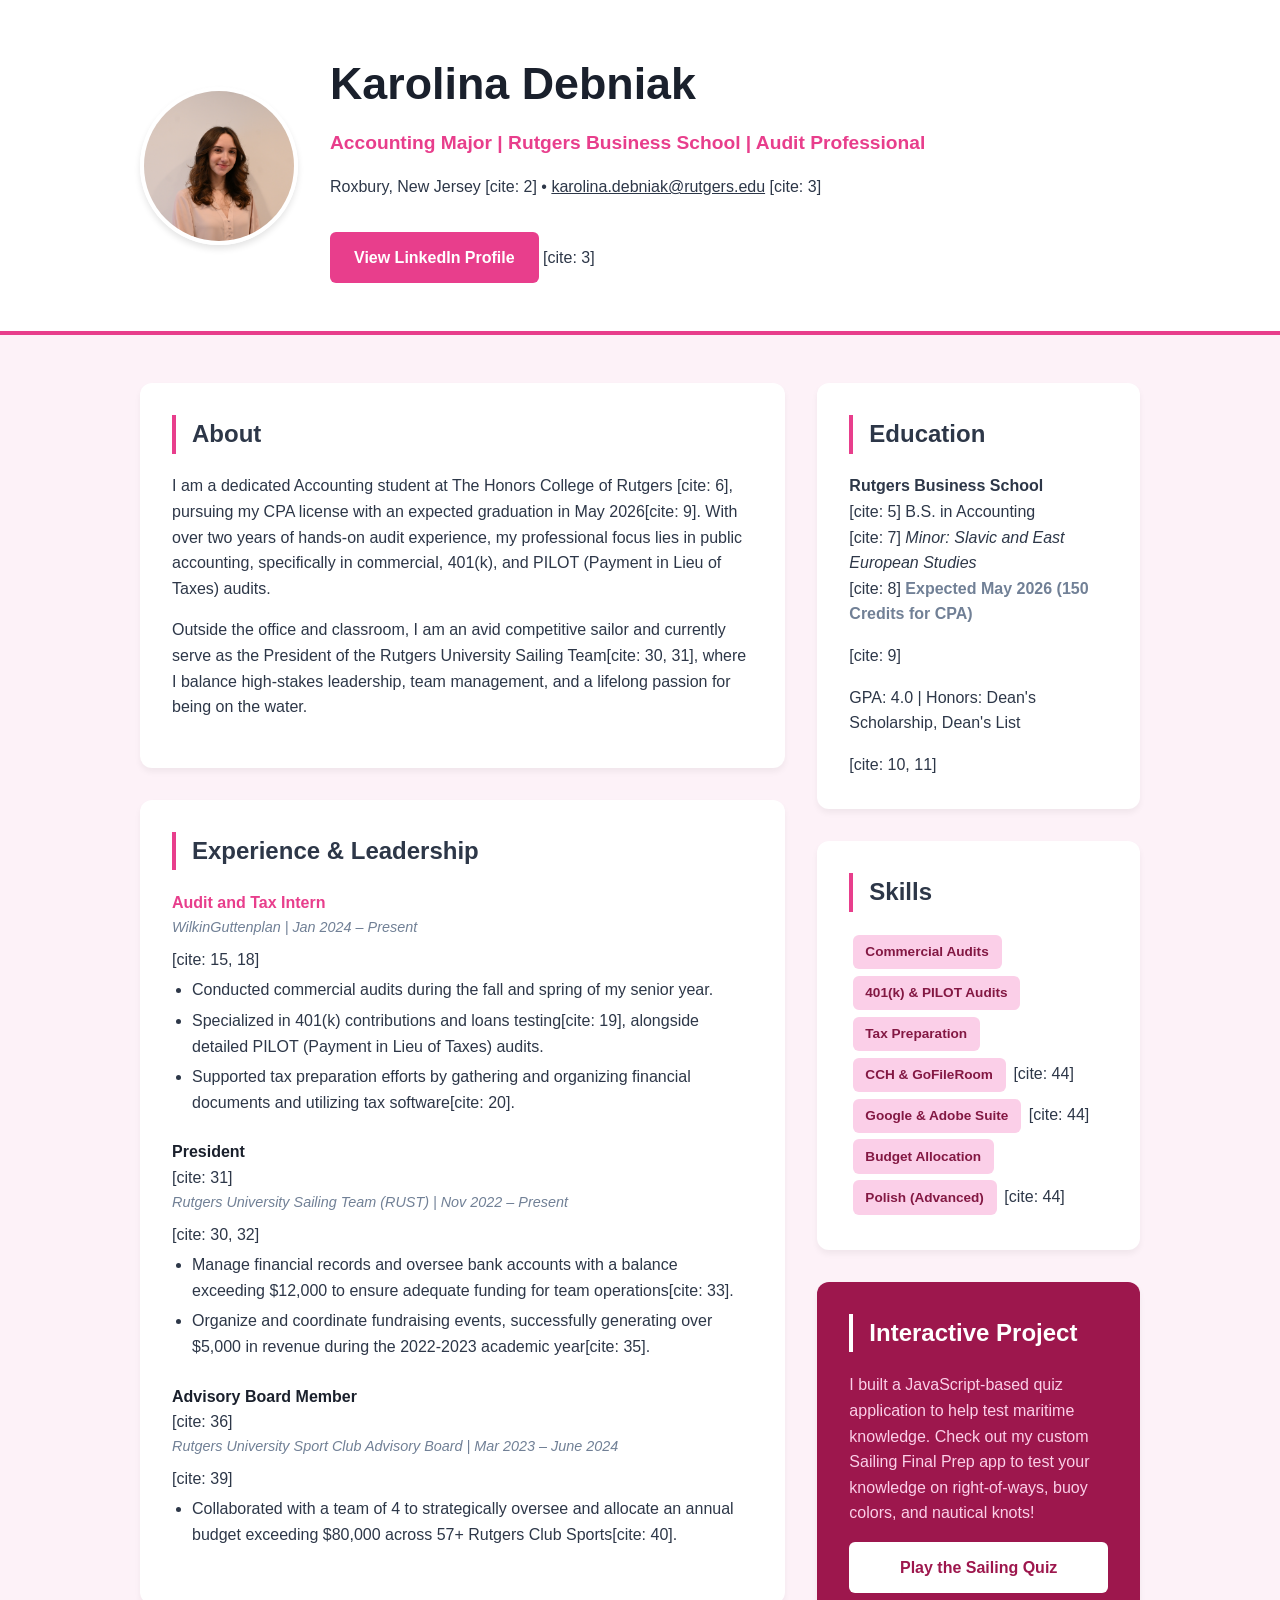
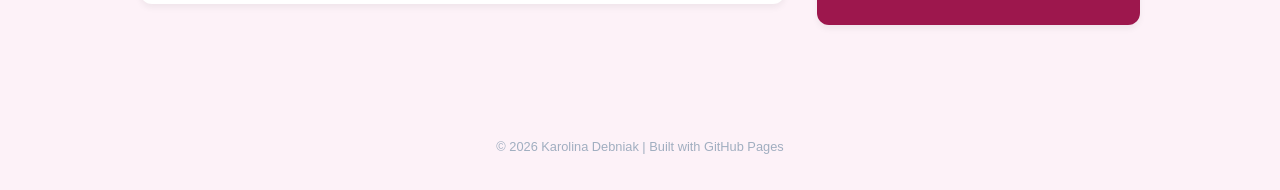
==== index.html @ 62f0fd63 "Revise resume content and formatting Updated personal details, experience, and skills in the resume." ====
<!DOCTYPE html>
<html lang="en">
<head>
    <meta charset="UTF-8">
    <meta name="viewport" content="width=device-width, initial-scale=1.0">
    <title>Karolina Debniak | Rutgers Business School</title>
    <style>
        :root {
            --primary-pink: #e83e8c; /* Vivid pink for accents */
            --dark-pink: #9d174d; /* Deep pink for dark elements */
            --charcoal: #2d3748;
            --bg-light: #fdf2f8; /* Very faint pink for the main background */
        }
        body {
            font-family: 'Inter', -apple-system, BlinkMacSystemFont, "Segoe UI", Roboto, sans-serif;
            margin: 0;
            padding: 0;
            color: var(--charcoal);
            background-color: var(--bg-light);
            line-height: 1.6;
        }
        header {
            background-color: #ffffff;
            border-bottom: 4px solid var(--primary-pink);
            padding: 3rem 10%;
            text-align: left;
        }
        .header-container {
            max-width: 1000px;
            margin: 0 auto;
            display: flex;
            align-items: center;
            gap: 2rem;
        }
        
        .profile-photo {
            width: 150px;
            height: 150px;
            border-radius: 50%;
            object-fit: cover;
            border: 4px solid #fff;
            box-shadow: 0 4px 6px rgba(0,0,0,0.1);
        }

        .header-text {
            flex: 1; 
        }
        h1 { margin: 0; font-size: 2.8rem; color: #1a202c; }
        .headline { font-size: 1.2rem; color: var(--primary-pink); font-weight: 600; margin-top: 0.5rem; }
        
        .main-container {
            max-width: 1000px;
            margin: 3rem auto;
            padding: 0 1.5rem;
            display: grid;
            grid-template-columns: 2fr 1fr;
            gap: 2rem;
        }
        .card {
            background: white;
            padding: 2rem;
            border-radius: 12px;
            box-shadow: 0 4px 6px rgba(0,0,0,0.05);
            margin-bottom: 2rem;
        }
        h2 { border-left: 4px solid var(--primary-pink); padding-left: 1rem; margin-top: 0; font-size: 1.5rem; }
        
        .exp-item { margin-bottom: 1.5rem; }
        .exp-title { font-weight: 700; color: #1a202c; display: block; }
        .exp-meta { color: #718096; font-size: 0.9rem; margin-bottom: 0.5rem; display: block; font-style: italic;}
        ul { padding-left: 20px; margin-top: 5px; }
        li { margin-bottom: 5px; }
        
        .skill-tag {
            display: inline-block;
            background: #fbcfe8; /* Soft pink tag background */
            color: #831843; /* Darker pink text for contrast */
            padding: 0.4rem 0.8rem;
            border-radius: 6px;
            margin: 0.2rem;
            font-size: 0.85rem;
            font-weight: 600;
        }
        .contact-btn {
            display: inline-block;
            background-color: var(--primary-pink);
            color: white;
            padding: 0.8rem 1.5rem;
            text-decoration: none;
            border-radius: 6px;
            font-weight: 700;
            margin-top: 1rem;
            transition: background-color 0.2s;
        }
        .contact-btn:hover {
            background-color: var(--dark-pink);
        }
        
        @media (max-width: 768px) {
            .header-container { flex-direction: column; text-align: center; }
            .header-text { margin-bottom: 1.5rem; }
            .main-container { grid-template-columns: 1fr; }
            h1 { font-size: 2rem; }
            .profile-photo { width: 120px; height: 120px; }
        }
    </style>
</head>
<body>

<header>
    <div class="header-container">
        <img src="ProfilePic.JPG" alt="Karolina Debniak Headshot" class="profile-photo">
        
        <div class="header-text">
            <h1>Karolina Debniak</h1>
            <div class="headline">Accounting Major | Rutgers Business School | Audit Professional</div>
            <p>Roxbury, New Jersey [cite: 2] &bull; <a href="mailto:karolina.debniak@rutgers.edu" style="color: inherit;">karolina.debniak@rutgers.edu</a> [cite: 3]</p>
            <a href="https://www.linkedin.com/in/karolina-debniak" class="contact-btn">View LinkedIn Profile</a> [cite: 3]
        </div>
    </div>
</header>

<div class="main-container">
    <div class="left-col">
        <div class="card">
            <h2>About</h2>
            <p>I am a dedicated Accounting student at The Honors College of Rutgers [cite: 6], pursuing my CPA license with an expected graduation in May 2026[cite: 9]. With over two years of hands-on audit experience, my professional focus lies in public accounting, specifically in commercial, 401(k), and PILOT (Payment in Lieu of Taxes) audits.</p>
            <p>Outside the office and classroom, I am an avid competitive sailor and currently serve as the President of the Rutgers University Sailing Team[cite: 30, 31], where I balance high-stakes leadership, team management, and a lifelong passion for being on the water.</p>
        </div>

        <div class="card">
            <h2>Experience & Leadership</h2>
            
            <div class="exp-item">
                <span class="exp-title" style="color: var(--primary-pink);">Audit and Tax Intern</span>
                <span class="exp-meta">WilkinGuttenplan | Jan 2024 – Present</span> [cite: 15, 18]
                <ul>
                    <li>Conducted commercial audits during the fall and spring of my senior year.</li>
                    <li>Specialized in 401(k) contributions and loans testing[cite: 19], alongside detailed PILOT (Payment in Lieu of Taxes) audits.</li>
                    <li>Supported tax preparation efforts by gathering and organizing financial documents and utilizing tax software[cite: 20].</li>
                </ul>
            </div>

            <div class="exp-item">
                <span class="exp-title">President</span> [cite: 31]
                <span class="exp-meta">Rutgers University Sailing Team (RUST) | Nov 2022 – Present</span> [cite: 30, 32]
                <ul>
                    <li>Manage financial records and oversee bank accounts with a balance exceeding $12,000 to ensure adequate funding for team operations[cite: 33].</li>
                    <li>Organize and coordinate fundraising events, successfully generating over $5,000 in revenue during the 2022-2023 academic year[cite: 35].</li>
                </ul>
            </div>

            <div class="exp-item">
                <span class="exp-title">Advisory Board Member</span> [cite: 36]
                <span class="exp-meta">Rutgers University Sport Club Advisory Board | Mar 2023 – June 2024</span> [cite: 39]
                <ul>
                    <li>Collaborated with a team of 4 to strategically oversee and allocate an annual budget exceeding $80,000 across 57+ Rutgers Club Sports[cite: 40].</li>
                </ul>
            </div>
        </div>
    </div>

    <div class="right-col">
        <div class="card">
            <h2>Education</h2>
            <p><strong>Rutgers Business School</strong><br> [cite: 5]
            B.S. in Accounting<br> [cite: 7]
            <em>Minor: Slavic and East European Studies</em><br> [cite: 8]
            <span style="color: #718096; font-weight: bold;">Expected May 2026 (150 Credits for CPA)</span></p> [cite: 9]
            <p>GPA: 4.0 | Honors: Dean's Scholarship, Dean's List</p> [cite: 10, 11]
        </div>

        <div class="card">
            <h2>Skills</h2>
            <div class="skill-tag">Commercial Audits</div>
            <div class="skill-tag">401(k) & PILOT Audits</div>
            <div class="skill-tag">Tax Preparation</div>
            <div class="skill-tag">CCH & GoFileRoom</div> [cite: 44]
            <div class="skill-tag">Google & Adobe Suite</div> [cite: 44]
            <div class="skill-tag">Budget Allocation</div>
            <div class="skill-tag">Polish (Advanced)</div> [cite: 44]
        </div>

        <div class="card" style="background: var(--dark-pink); color: white;">
            <h2 style="color: white; border-color: white;">Interactive Project</h2>
            <p style="color: #fbcfe8;">I built a JavaScript-based quiz application to help test maritime knowledge. Check out my custom Sailing Final Prep app to test your knowledge on right-of-ways, buoy colors, and nautical knots!</p>
            <a href="quiz.html" class="contact-btn" style="background-color: white; color: var(--dark-pink); text-align: center; display: block;">Play the Sailing Quiz</a>
        </div>
    </div>
</div>

<footer style="text-align: center; padding: 2rem; color: #a0aec0; font-size: 0.8rem;">
    &copy; 2026 Karolina Debniak | Built with GitHub Pages
</footer>

</body>
</html>
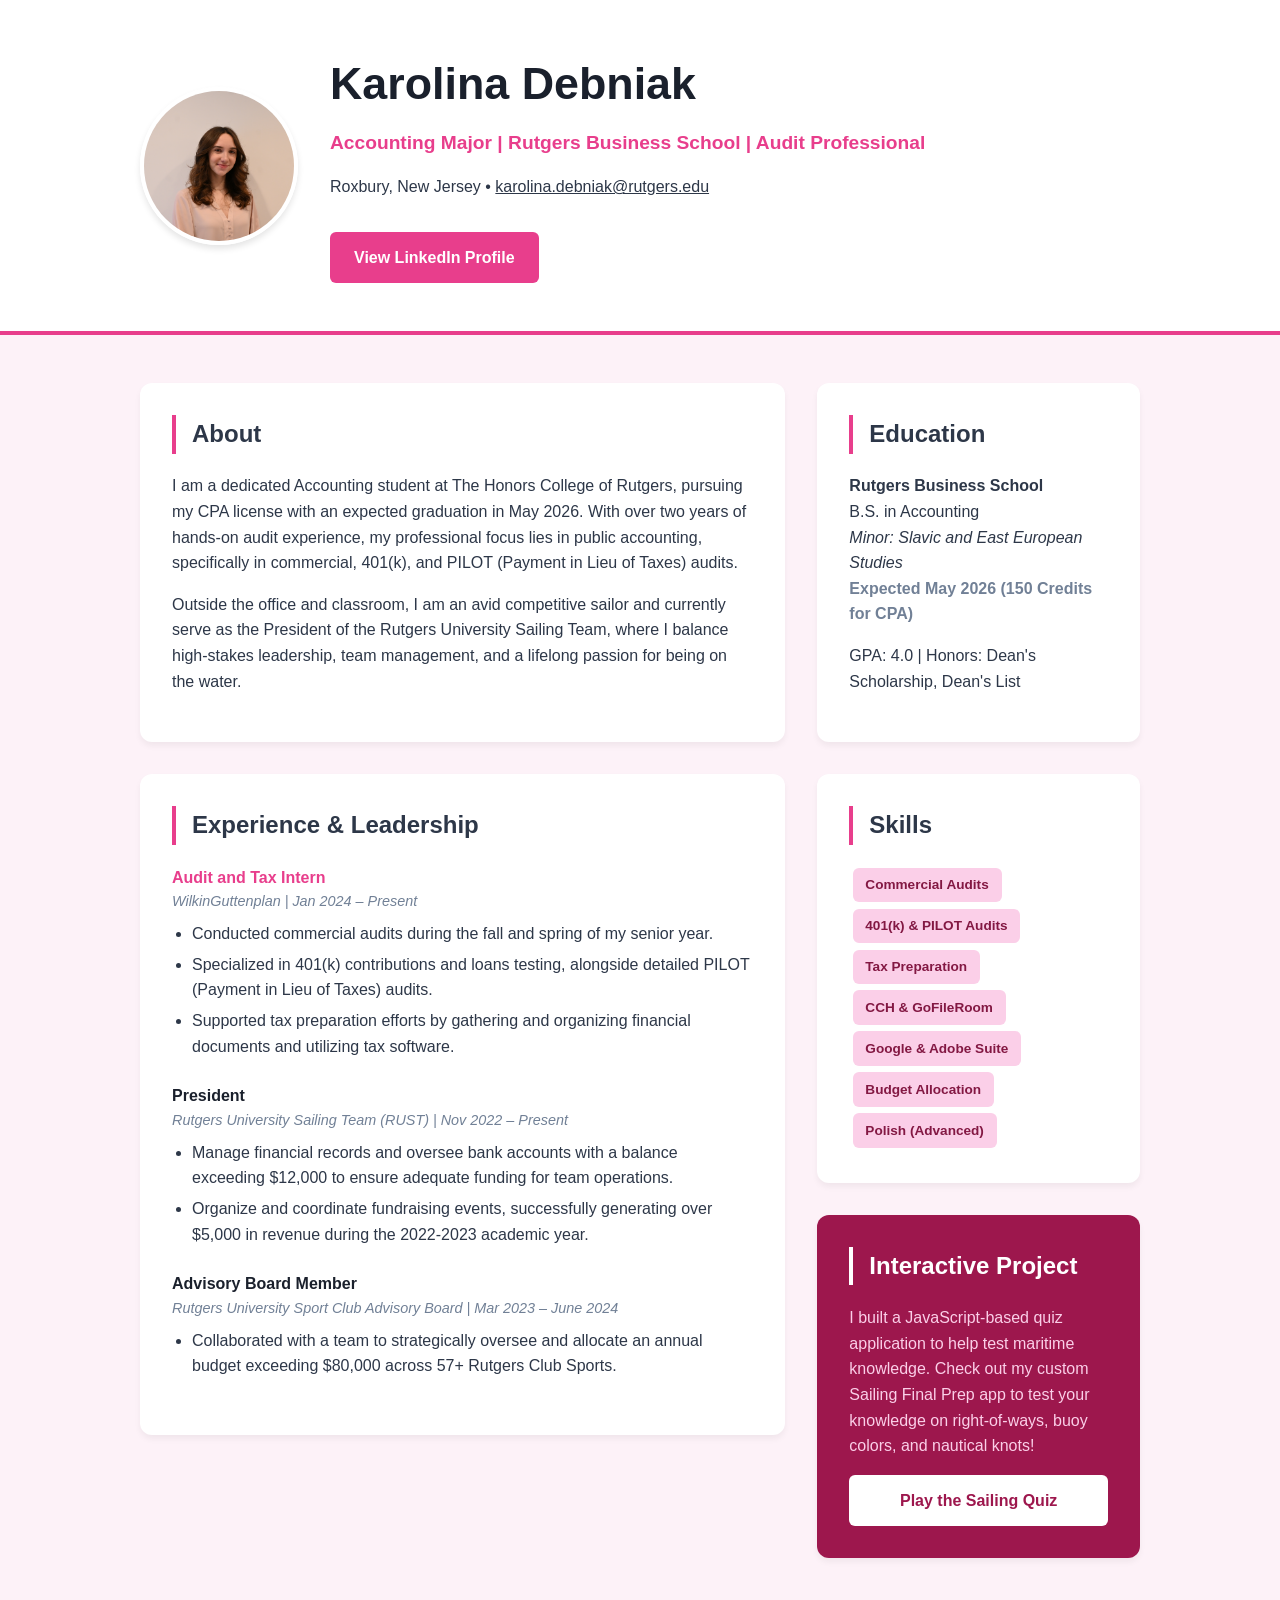
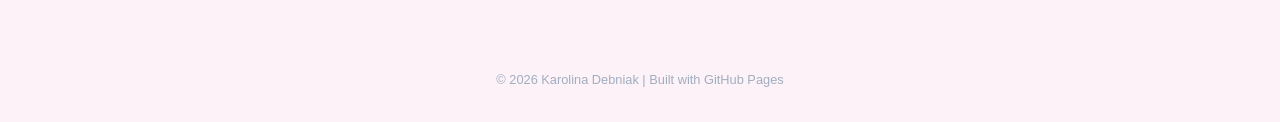
==== commit cc561581: "Refactor HTML for consistency and clarity" ====
--- a/index.html
+++ b/index.html
@@ -6,10 +6,10 @@
     <title>Karolina Debniak | Rutgers Business School</title>
     <style>
         :root {
-            --primary-pink: #e83e8c; /* Vivid pink for accents */
-            --dark-pink: #9d174d; /* Deep pink for dark elements */
+            --primary-pink: #e83e8c;
+            --dark-pink: #9d174d;
             --charcoal: #2d3748;
-            --bg-light: #fdf2f8; /* Very faint pink for the main background */
+            --bg-light: #fdf2f8;
         }
         body {
             font-family: 'Inter', -apple-system, BlinkMacSystemFont, "Segoe UI", Roboto, sans-serif;
@@ -73,8 +73,8 @@
         
         .skill-tag {
             display: inline-block;
-            background: #fbcfe8; /* Soft pink tag background */
-            color: #831843; /* Darker pink text for contrast */
+            background: #fbcfe8;
+            color: #831843;
             padding: 0.4rem 0.8rem;
             border-radius: 6px;
             margin: 0.2rem;
@@ -114,8 +114,8 @@
         <div class="header-text">
             <h1>Karolina Debniak</h1>
             <div class="headline">Accounting Major | Rutgers Business School | Audit Professional</div>
-            <p>Roxbury, New Jersey [cite: 2] &bull; <a href="mailto:karolina.debniak@rutgers.edu" style="color: inherit;">karolina.debniak@rutgers.edu</a> [cite: 3]</p>
-            <a href="https://www.linkedin.com/in/karolina-debniak" class="contact-btn">View LinkedIn Profile</a> [cite: 3]
+            <p>Roxbury, New Jersey &bull; <a href="mailto:karolina.debniak@rutgers.edu" style="color: inherit;">karolina.debniak@rutgers.edu</a></p>
+            <a href="https://www.linkedin.com/in/karolina-debniak" class="contact-btn">View LinkedIn Profile</a>
         </div>
     </div>
 </header>
@@ -124,8 +124,8 @@
     <div class="left-col">
         <div class="card">
             <h2>About</h2>
-            <p>I am a dedicated Accounting student at The Honors College of Rutgers [cite: 6], pursuing my CPA license with an expected graduation in May 2026[cite: 9]. With over two years of hands-on audit experience, my professional focus lies in public accounting, specifically in commercial, 401(k), and PILOT (Payment in Lieu of Taxes) audits.</p>
-            <p>Outside the office and classroom, I am an avid competitive sailor and currently serve as the President of the Rutgers University Sailing Team[cite: 30, 31], where I balance high-stakes leadership, team management, and a lifelong passion for being on the water.</p>
+            <p>I am a dedicated Accounting student at The Honors College of Rutgers, pursuing my CPA license with an expected graduation in May 2026. With over two years of hands-on audit experience, my professional focus lies in public accounting, specifically in commercial, 401(k), and PILOT (Payment in Lieu of Taxes) audits.</p>
+            <p>Outside the office and classroom, I am an avid competitive sailor and currently serve as the President of the Rutgers University Sailing Team, where I balance high-stakes leadership, team management, and a lifelong passion for being on the water.</p>
         </div>
 
         <div class="card">
@@ -133,28 +133,28 @@
             
             <div class="exp-item">
                 <span class="exp-title" style="color: var(--primary-pink);">Audit and Tax Intern</span>
-                <span class="exp-meta">WilkinGuttenplan | Jan 2024 – Present</span> [cite: 15, 18]
+                <span class="exp-meta">WilkinGuttenplan | Jan 2024 – Present</span>
                 <ul>
                     <li>Conducted commercial audits during the fall and spring of my senior year.</li>
-                    <li>Specialized in 401(k) contributions and loans testing[cite: 19], alongside detailed PILOT (Payment in Lieu of Taxes) audits.</li>
-                    <li>Supported tax preparation efforts by gathering and organizing financial documents and utilizing tax software[cite: 20].</li>
+                    <li>Specialized in 401(k) contributions and loans testing, alongside detailed PILOT (Payment in Lieu of Taxes) audits.</li>
+                    <li>Supported tax preparation efforts by gathering and organizing financial documents and utilizing tax software.</li>
                 </ul>
             </div>
 
             <div class="exp-item">
-                <span class="exp-title">President</span> [cite: 31]
-                <span class="exp-meta">Rutgers University Sailing Team (RUST) | Nov 2022 – Present</span> [cite: 30, 32]
+                <span class="exp-title">President</span>
+                <span class="exp-meta">Rutgers University Sailing Team (RUST) | Nov 2022 – Present</span>
                 <ul>
-                    <li>Manage financial records and oversee bank accounts with a balance exceeding $12,000 to ensure adequate funding for team operations[cite: 33].</li>
-                    <li>Organize and coordinate fundraising events, successfully generating over $5,000 in revenue during the 2022-2023 academic year[cite: 35].</li>
+                    <li>Manage financial records and oversee bank accounts with a balance exceeding $12,000 to ensure adequate funding for team operations.</li>
+                    <li>Organize and coordinate fundraising events, successfully generating over $5,000 in revenue during the 2022-2023 academic year.</li>
                 </ul>
             </div>
 
             <div class="exp-item">
-                <span class="exp-title">Advisory Board Member</span> [cite: 36]
-                <span class="exp-meta">Rutgers University Sport Club Advisory Board | Mar 2023 – June 2024</span> [cite: 39]
+                <span class="exp-title">Advisory Board Member</span>
+                <span class="exp-meta">Rutgers University Sport Club Advisory Board | Mar 2023 – June 2024</span>
                 <ul>
-                    <li>Collaborated with a team of 4 to strategically oversee and allocate an annual budget exceeding $80,000 across 57+ Rutgers Club Sports[cite: 40].</li>
+                    <li>Collaborated with a team to strategically oversee and allocate an annual budget exceeding $80,000 across 57+ Rutgers Club Sports.</li>
                 </ul>
             </div>
         </div>
@@ -163,11 +163,11 @@
     <div class="right-col">
         <div class="card">
             <h2>Education</h2>
-            <p><strong>Rutgers Business School</strong><br> [cite: 5]
-            B.S. in Accounting<br> [cite: 7]
-            <em>Minor: Slavic and East European Studies</em><br> [cite: 8]
-            <span style="color: #718096; font-weight: bold;">Expected May 2026 (150 Credits for CPA)</span></p> [cite: 9]
-            <p>GPA: 4.0 | Honors: Dean's Scholarship, Dean's List</p> [cite: 10, 11]
+            <p><strong>Rutgers Business School</strong><br>
+            B.S. in Accounting<br>
+            <em>Minor: Slavic and East European Studies</em><br>
+            <span style="color: #718096; font-weight: bold;">Expected May 2026 (150 Credits for CPA)</span></p>
+            <p>GPA: 4.0 | Honors: Dean's Scholarship, Dean's List</p>
         </div>
 
         <div class="card">
@@ -175,10 +175,10 @@
             <div class="skill-tag">Commercial Audits</div>
             <div class="skill-tag">401(k) & PILOT Audits</div>
             <div class="skill-tag">Tax Preparation</div>
-            <div class="skill-tag">CCH & GoFileRoom</div> [cite: 44]
-            <div class="skill-tag">Google & Adobe Suite</div> [cite: 44]
+            <div class="skill-tag">CCH & GoFileRoom</div>
+            <div class="skill-tag">Google & Adobe Suite</div>
             <div class="skill-tag">Budget Allocation</div>
-            <div class="skill-tag">Polish (Advanced)</div> [cite: 44]
+            <div class="skill-tag">Polish (Advanced)</div>
         </div>
 
         <div class="card" style="background: var(--dark-pink); color: white;">
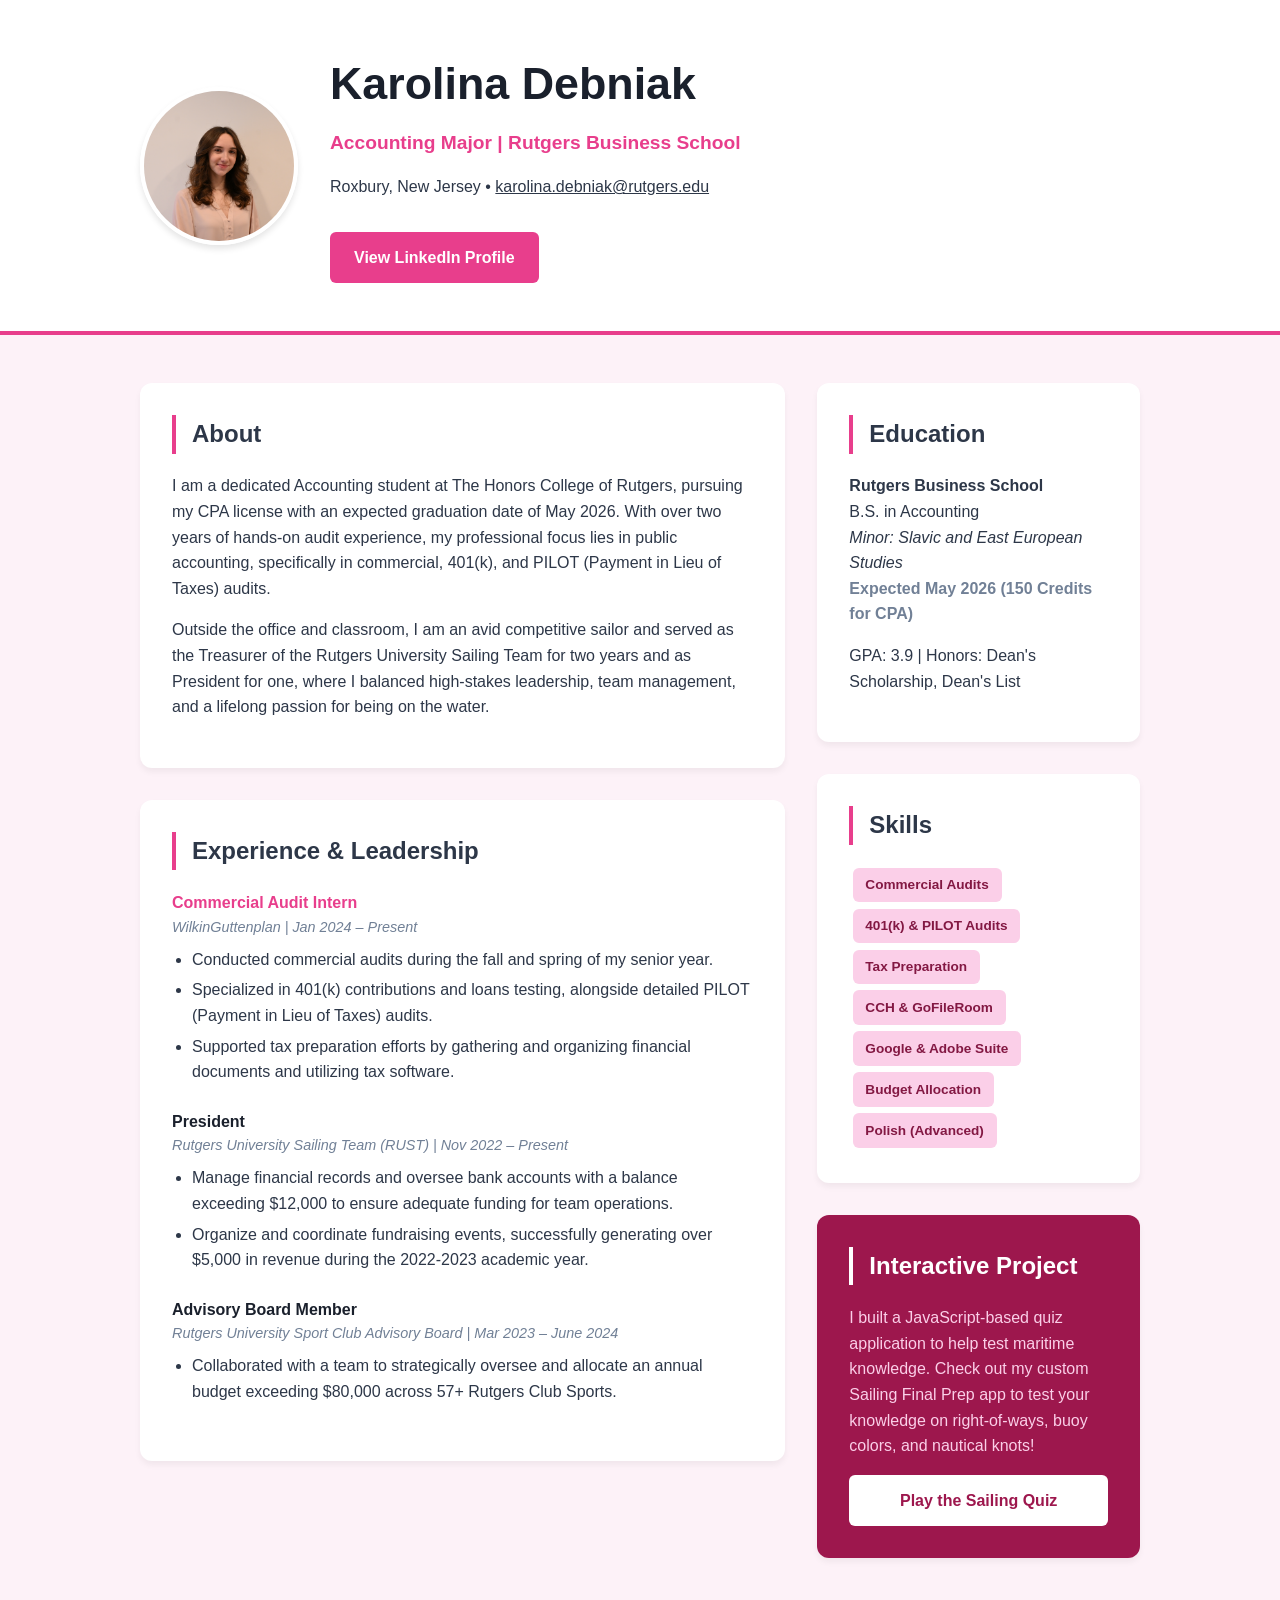
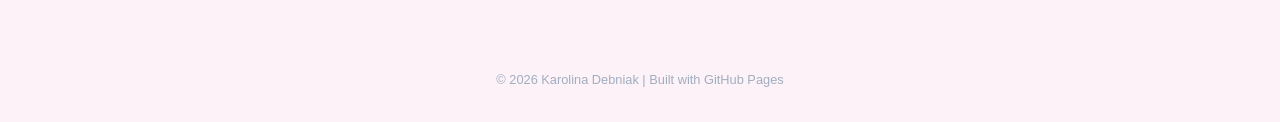
==== commit ffd91591: "Update index.html" ====
--- a/index.html
+++ b/index.html
@@ -113,7 +113,7 @@
         
         <div class="header-text">
             <h1>Karolina Debniak</h1>
-            <div class="headline">Accounting Major | Rutgers Business School | Audit Professional</div>
+            <div class="headline">Accounting Major | Rutgers Business School</div>
             <p>Roxbury, New Jersey &bull; <a href="mailto:karolina.debniak@rutgers.edu" style="color: inherit;">karolina.debniak@rutgers.edu</a></p>
             <a href="https://www.linkedin.com/in/karolina-debniak" class="contact-btn">View LinkedIn Profile</a>
         </div>
@@ -124,15 +124,15 @@
     <div class="left-col">
         <div class="card">
             <h2>About</h2>
-            <p>I am a dedicated Accounting student at The Honors College of Rutgers, pursuing my CPA license with an expected graduation in May 2026. With over two years of hands-on audit experience, my professional focus lies in public accounting, specifically in commercial, 401(k), and PILOT (Payment in Lieu of Taxes) audits.</p>
-            <p>Outside the office and classroom, I am an avid competitive sailor and currently serve as the President of the Rutgers University Sailing Team, where I balance high-stakes leadership, team management, and a lifelong passion for being on the water.</p>
+            <p>I am a dedicated Accounting student at The Honors College of Rutgers, pursuing my CPA license with an expected graduation date of May 2026. With over two years of hands-on audit experience, my professional focus lies in public accounting, specifically in commercial, 401(k), and PILOT (Payment in Lieu of Taxes) audits.</p>
+            <p>Outside the office and classroom, I am an avid competitive sailor and served as the Treasurer of the Rutgers University Sailing Team for two years and as President for one, where I balanced high-stakes leadership, team management, and a lifelong passion for being on the water.</p>
         </div>
 
         <div class="card">
             <h2>Experience & Leadership</h2>
             
             <div class="exp-item">
-                <span class="exp-title" style="color: var(--primary-pink);">Audit and Tax Intern</span>
+                <span class="exp-title" style="color: var(--primary-pink);">Commercial Audit Intern</span>
                 <span class="exp-meta">WilkinGuttenplan | Jan 2024 – Present</span>
                 <ul>
                     <li>Conducted commercial audits during the fall and spring of my senior year.</li>
@@ -167,7 +167,7 @@
             B.S. in Accounting<br>
             <em>Minor: Slavic and East European Studies</em><br>
             <span style="color: #718096; font-weight: bold;">Expected May 2026 (150 Credits for CPA)</span></p>
-            <p>GPA: 4.0 | Honors: Dean's Scholarship, Dean's List</p>
+            <p>GPA: 3.9 | Honors: Dean's Scholarship, Dean's List</p>
         </div>
 
         <div class="card">
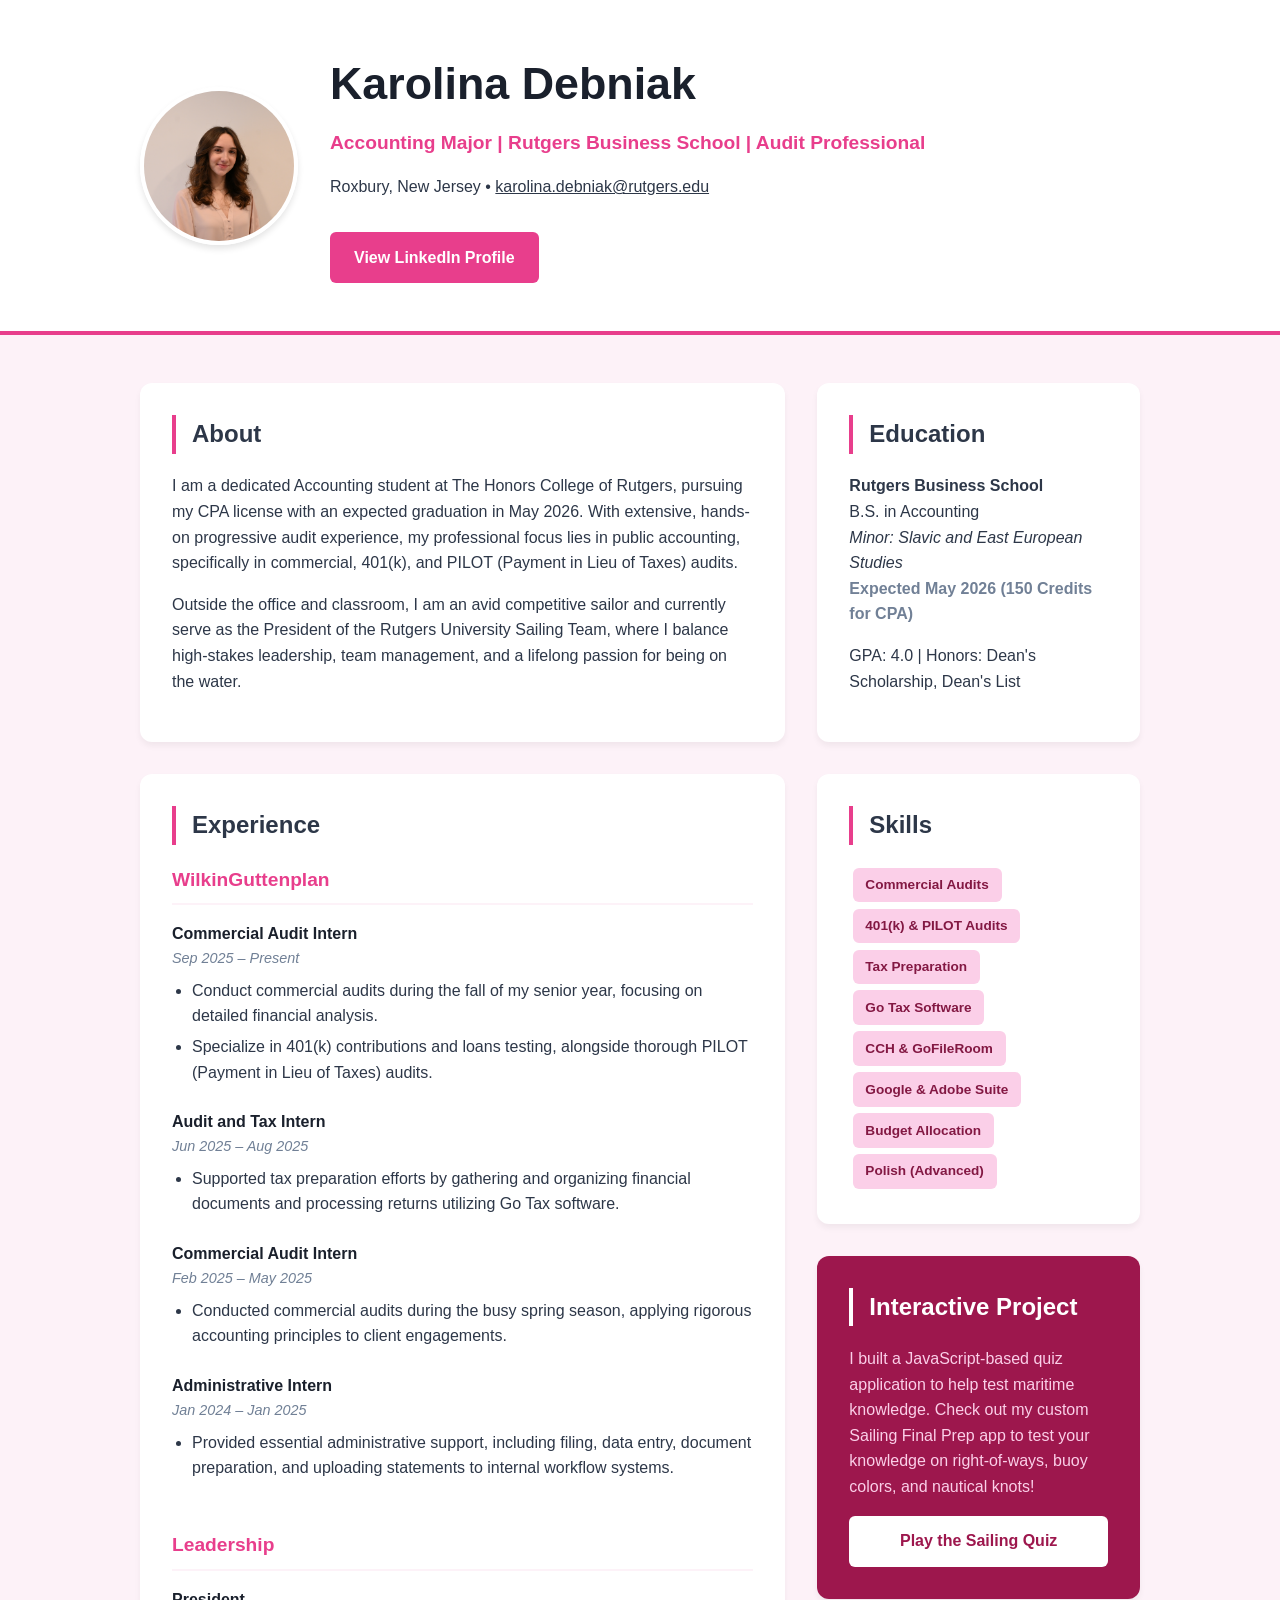
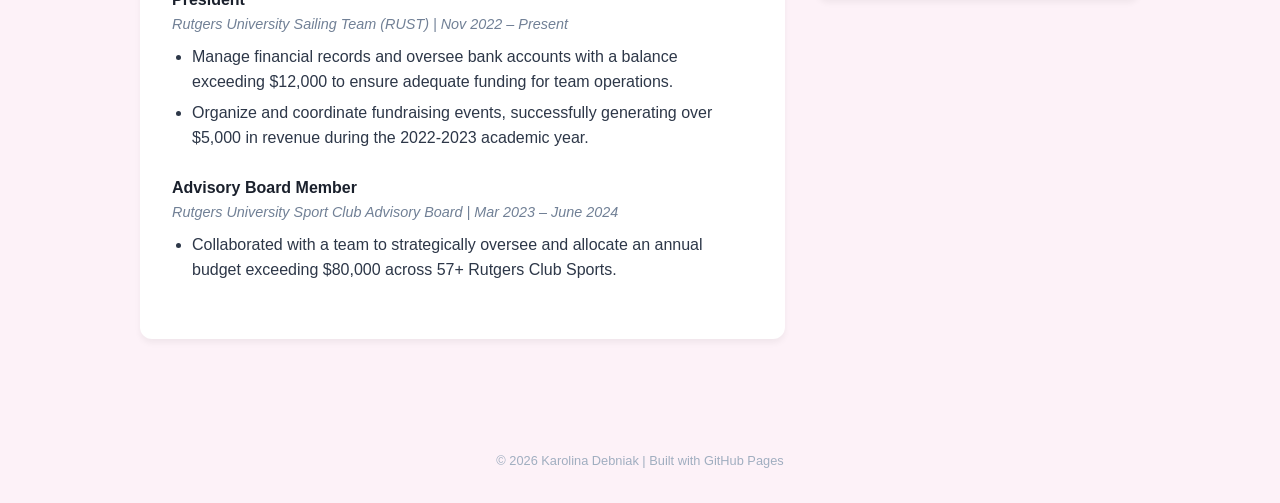
==== commit 103e5a5f: "Revise experience section and enhance layout Updated experience details and added new roles. Improve" ====
--- a/index.html
+++ b/index.html
@@ -68,9 +68,18 @@
         .exp-item { margin-bottom: 1.5rem; }
         .exp-title { font-weight: 700; color: #1a202c; display: block; }
         .exp-meta { color: #718096; font-size: 0.9rem; margin-bottom: 0.5rem; display: block; font-style: italic;}
-        ul { padding-left: 20px; margin-top: 5px; }
+        ul { padding-left: 20px; margin-top: 5px; margin-bottom: 0; }
         li { margin-bottom: 5px; }
         
+        .company-header {
+            font-size: 1.2rem;
+            font-weight: bold;
+            color: var(--primary-pink);
+            margin-bottom: 1rem;
+            border-bottom: 2px solid var(--bg-light);
+            padding-bottom: 0.5rem;
+        }
+
         .skill-tag {
             display: inline-block;
             background: #fbcfe8;
@@ -113,7 +122,7 @@
         
         <div class="header-text">
             <h1>Karolina Debniak</h1>
-            <div class="headline">Accounting Major | Rutgers Business School</div>
+            <div class="headline">Accounting Major | Rutgers Business School | Audit Professional</div>
             <p>Roxbury, New Jersey &bull; <a href="mailto:karolina.debniak@rutgers.edu" style="color: inherit;">karolina.debniak@rutgers.edu</a></p>
             <a href="https://www.linkedin.com/in/karolina-debniak" class="contact-btn">View LinkedIn Profile</a>
         </div>
@@ -124,22 +133,50 @@
     <div class="left-col">
         <div class="card">
             <h2>About</h2>
-            <p>I am a dedicated Accounting student at The Honors College of Rutgers, pursuing my CPA license with an expected graduation date of May 2026. With over two years of hands-on audit experience, my professional focus lies in public accounting, specifically in commercial, 401(k), and PILOT (Payment in Lieu of Taxes) audits.</p>
-            <p>Outside the office and classroom, I am an avid competitive sailor and served as the Treasurer of the Rutgers University Sailing Team for two years and as President for one, where I balanced high-stakes leadership, team management, and a lifelong passion for being on the water.</p>
-        </div>
-
-        <div class="card">
-            <h2>Experience & Leadership</h2>
+            <p>I am a dedicated Accounting student at The Honors College of Rutgers, pursuing my CPA license with an expected graduation in May 2026. With extensive, hands-on progressive audit experience, my professional focus lies in public accounting, specifically in commercial, 401(k), and PILOT (Payment in Lieu of Taxes) audits.</p>
+            <p>Outside the office and classroom, I am an avid competitive sailor and currently serve as the President of the Rutgers University Sailing Team, where I balance high-stakes leadership, team management, and a lifelong passion for being on the water.</p>
+        </div>
+
+        <div class="card">
+            <h2>Experience</h2>
             
-            <div class="exp-item">
-                <span class="exp-title" style="color: var(--primary-pink);">Commercial Audit Intern</span>
-                <span class="exp-meta">WilkinGuttenplan | Jan 2024 – Present</span>
-                <ul>
-                    <li>Conducted commercial audits during the fall and spring of my senior year.</li>
-                    <li>Specialized in 401(k) contributions and loans testing, alongside detailed PILOT (Payment in Lieu of Taxes) audits.</li>
-                    <li>Supported tax preparation efforts by gathering and organizing financial documents and utilizing tax software.</li>
-                </ul>
-            </div>
+            <div class="company-header">WilkinGuttenplan</div>
+
+            <div class="exp-item">
+                <span class="exp-title">Commercial Audit Intern</span>
+                <span class="exp-meta">Sep 2025 – Present</span>
+                <ul>
+                    <li>Conduct commercial audits during the fall of my senior year, focusing on detailed financial analysis.</li>
+                    <li>Specialize in 401(k) contributions and loans testing, alongside thorough PILOT (Payment in Lieu of Taxes) audits.</li>
+                </ul>
+            </div>
+
+            <div class="exp-item">
+                <span class="exp-title">Audit and Tax Intern</span>
+                <span class="exp-meta">Jun 2025 – Aug 2025</span>
+                <ul>
+                    <li>Supported tax preparation efforts by gathering and organizing financial documents and processing returns utilizing Go Tax software.</li>
+                </ul>
+            </div>
+
+            <div class="exp-item">
+                <span class="exp-title">Commercial Audit Intern</span>
+                <span class="exp-meta">Feb 2025 – May 2025</span>
+                <ul>
+                    <li>Conducted commercial audits during the busy spring season, applying rigorous accounting principles to client engagements.</li>
+                </ul>
+            </div>
+
+            <div class="exp-item">
+                <span class="exp-title">Administrative Intern</span>
+                <span class="exp-meta">Jan 2024 – Jan 2025</span>
+                <ul>
+                    <li>Provided essential administrative support, including filing, data entry, document preparation, and uploading statements to internal workflow systems.</li>
+                </ul>
+            </div>
+            
+            <br>
+            <div class="company-header">Leadership</div>
 
             <div class="exp-item">
                 <span class="exp-title">President</span>
@@ -167,7 +204,7 @@
             B.S. in Accounting<br>
             <em>Minor: Slavic and East European Studies</em><br>
             <span style="color: #718096; font-weight: bold;">Expected May 2026 (150 Credits for CPA)</span></p>
-            <p>GPA: 3.9 | Honors: Dean's Scholarship, Dean's List</p>
+            <p>GPA: 4.0 | Honors: Dean's Scholarship, Dean's List</p>
         </div>
 
         <div class="card">
@@ -175,6 +212,7 @@
             <div class="skill-tag">Commercial Audits</div>
             <div class="skill-tag">401(k) & PILOT Audits</div>
             <div class="skill-tag">Tax Preparation</div>
+            <div class="skill-tag">Go Tax Software</div>
             <div class="skill-tag">CCH & GoFileRoom</div>
             <div class="skill-tag">Google & Adobe Suite</div>
             <div class="skill-tag">Budget Allocation</div>
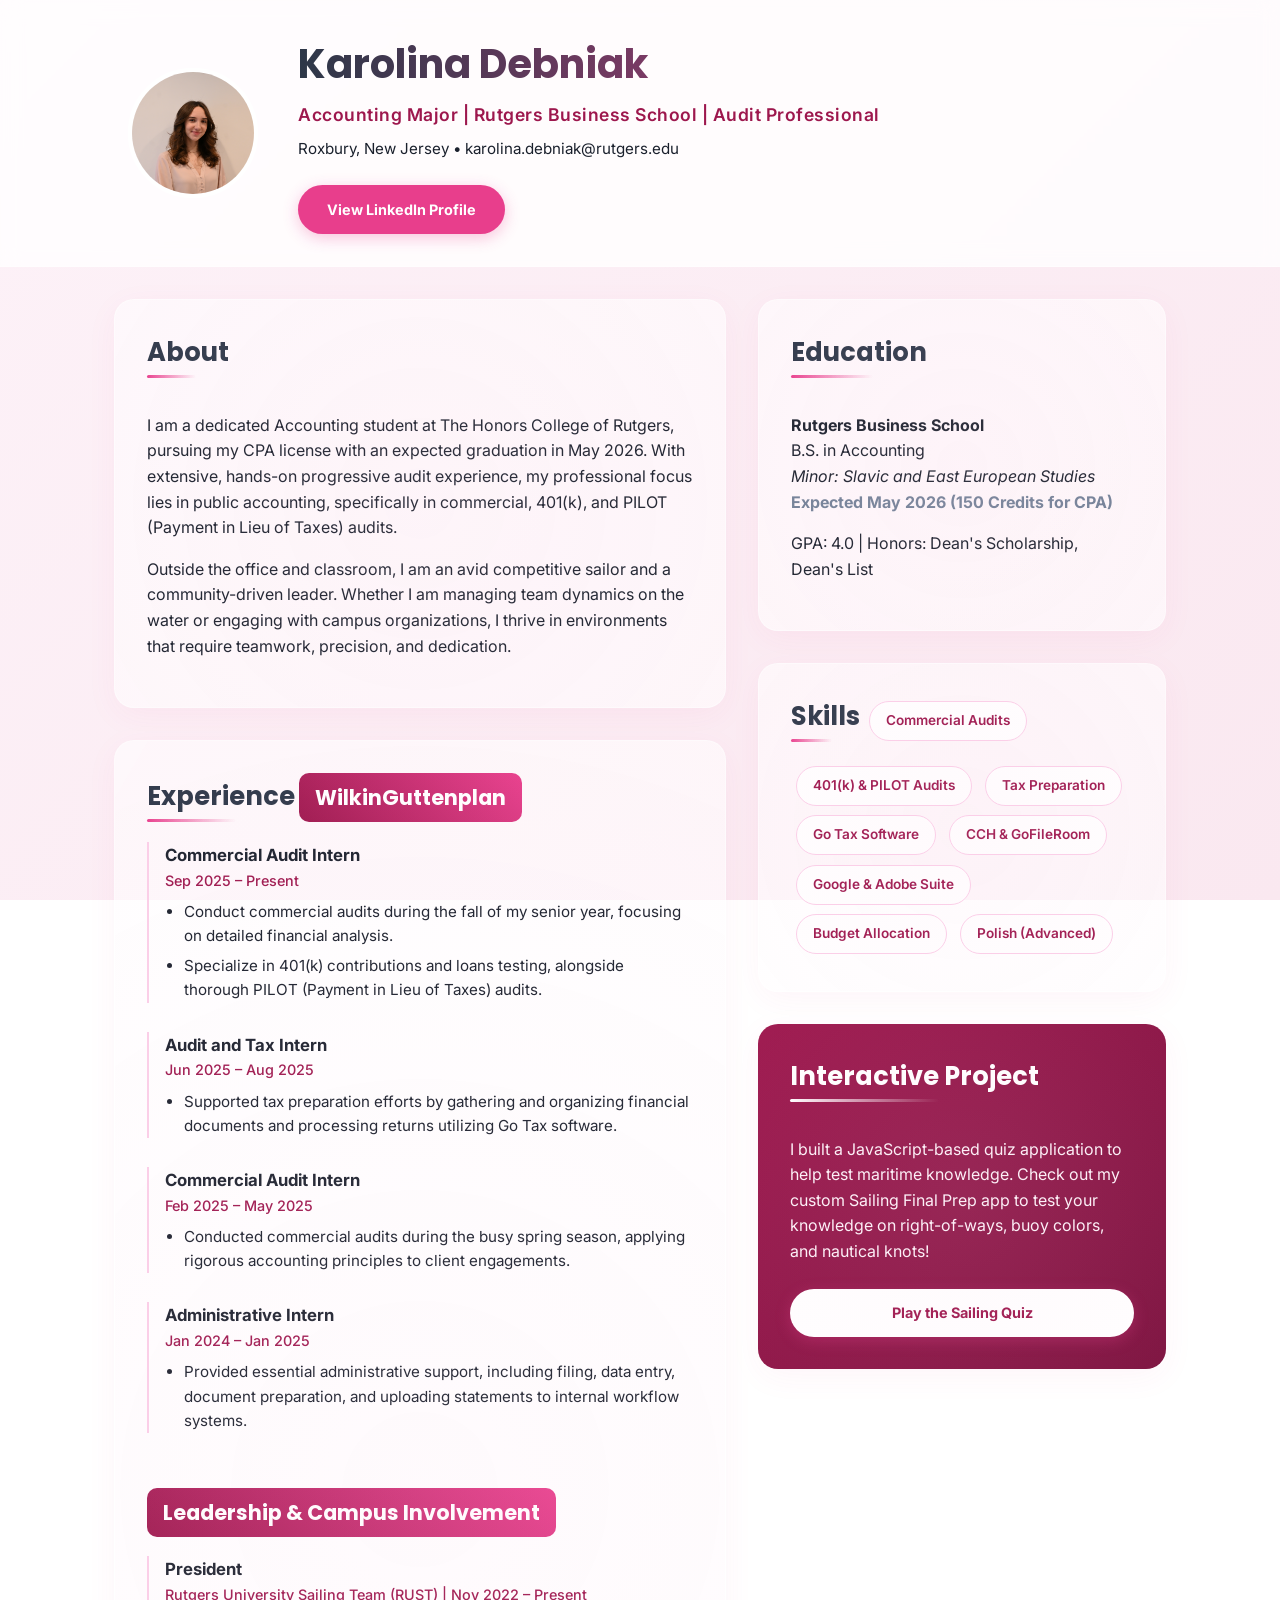
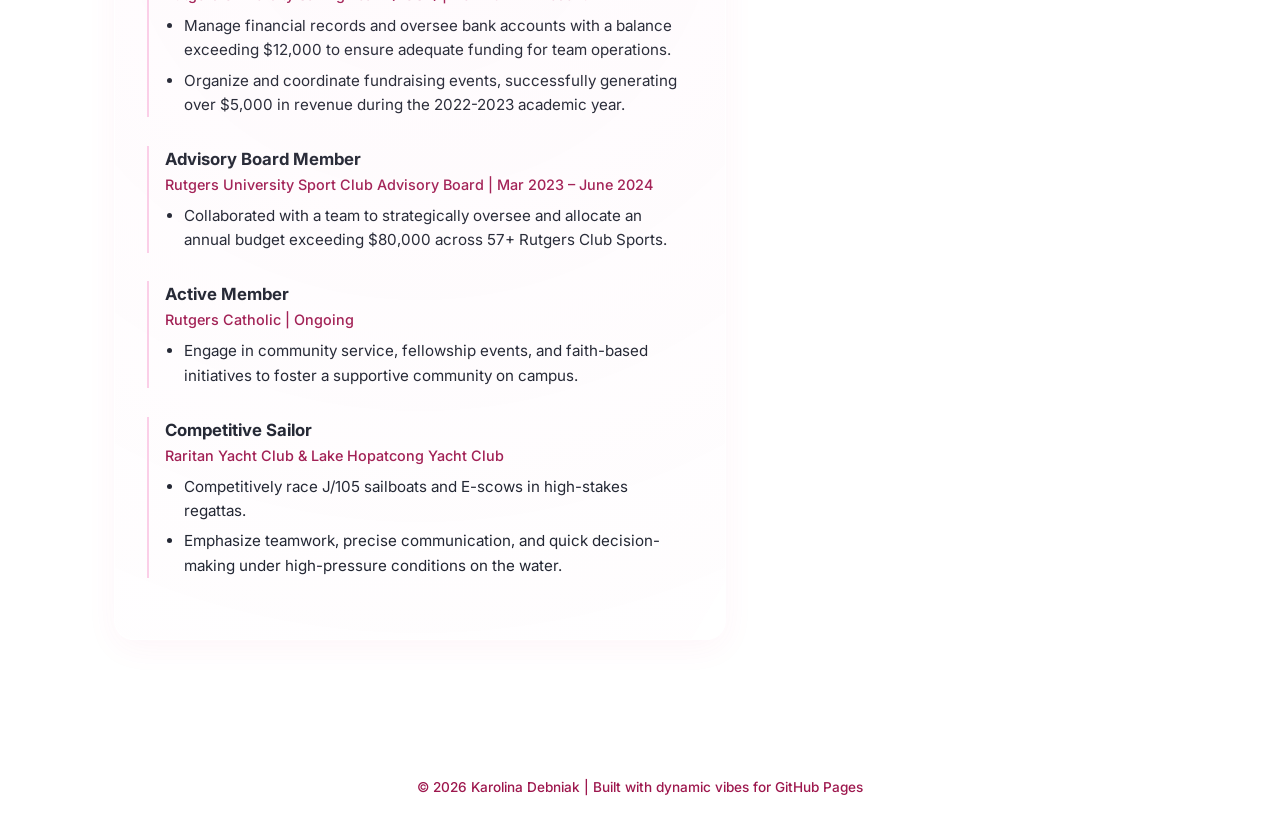
==== commit 00b28715: "Revamp index.html with new styles and content Updated styles for a modern look, improved layout, and" ====
--- a/index.html
+++ b/index.html
@@ -4,113 +4,312 @@
     <meta charset="UTF-8">
     <meta name="viewport" content="width=device-width, initial-scale=1.0">
     <title>Karolina Debniak | Rutgers Business School</title>
+    <link href="https://fonts.googleapis.com/css2?family=Poppins:wght@300;400;600;700&family=Inter:wght@400;600&display=swap" rel="stylesheet">
     <style>
         :root {
             --primary-pink: #e83e8c;
+            --hot-pink: #ff1694;
             --dark-pink: #9d174d;
+            --soft-pink: #fbcfe8;
             --charcoal: #2d3748;
-            --bg-light: #fdf2f8;
-        }
+            --text-main: #1a202c;
+            /* Glassmorphism background */
+            --bg-gradient: linear-gradient(135deg, #fdf2f8 0%, #fae8f0 100%);
+            --card-glass: rgba(255, 255, 255, 0.6);
+            --border-glass: rgba(255, 255, 255, 0.3);
+        }
+
+        /* Basic Reset & Animation Keyframes */
+        * { box-sizing: border-box; }
+        
+        @keyframes fadeInSlideUp {
+            0% { opacity: 0; transform: translateY(20px); }
+            100% { opacity: 1; transform: translateY(0); }
+        }
+
+        @keyframes pulseGlow {
+            0% { box-shadow: 0 0 0 0px rgba(232, 62, 140, 0.7); }
+            70% { box-shadow: 0 0 0 15px rgba(232, 62, 140, 0); }
+            100% { box-shadow: 0 0 0 0px rgba(232, 62, 140, 0); }
+        }
+
+        @keyframes jiggle {
+            0% { transform: scale(1); }
+            25% { transform: scale(1.05) rotate(1deg); }
+            50% { transform: scale(1.05) rotate(-1deg); }
+            100% { transform: scale(1); }
+        }
+
         body {
-            font-family: 'Inter', -apple-system, BlinkMacSystemFont, "Segoe UI", Roboto, sans-serif;
+            font-family: 'Inter', sans-serif;
             margin: 0;
             padding: 0;
-            color: var(--charcoal);
-            background-color: var(--bg-light);
+            color: var(--text-main);
+            background: var(--bg-gradient);
+            background-attachment: fixed;
             line-height: 1.6;
-        }
+            overflow-x: hidden;
+        }
+
+        /* Fun, Animated Header */
         header {
-            background-color: #ffffff;
-            border-bottom: 4px solid var(--primary-pink);
-            padding: 3rem 10%;
+            background: rgba(255, 255, 255, 0.8);
+            backdrop-filter: blur(10px);
+            -webkit-backdrop-filter: blur(10px);
+            border-bottom: 1px solid var(--border-glass);
+            padding: 2rem 10%;
             text-align: left;
-        }
+            position: sticky;
+            top: 0;
+            z-index: 100;
+            transition: padding 0.3s;
+        }
+
         .header-container {
-            max-width: 1000px;
+            max-width: 1100px;
             margin: 0 auto;
             display: flex;
             align-items: center;
-            gap: 2rem;
+            gap: 2.5rem;
+            animation: fadeInSlideUp 0.8s ease-out;
         }
         
         .profile-photo {
-            width: 150px;
-            height: 150px;
+            width: 130px;
+            height: 130px;
             border-radius: 50%;
             object-fit: cover;
             border: 4px solid #fff;
-            box-shadow: 0 4px 6px rgba(0,0,0,0.1);
-        }
-
-        .header-text {
-            flex: 1; 
-        }
-        h1 { margin: 0; font-size: 2.8rem; color: #1a202c; }
-        .headline { font-size: 1.2rem; color: var(--primary-pink); font-weight: 600; margin-top: 0.5rem; }
-        
+            animation: pulseGlow 2s infinite;
+            transition: transform 0.3s;
+        }
+        
+        .profile-photo:hover {
+            transform: scale(1.05) rotate(3deg);
+        }
+
+        .header-text { flex: 1; }
+        
+        h1 { 
+            font-family: 'Poppins', sans-serif;
+            margin: 0; 
+            font-size: 2.5rem; 
+            font-weight: 700;
+            background: linear-gradient(to right, var(--charcoal), var(--primary-pink));
+            -webkit-background-clip: text;
+            -webkit-text-fill-color: transparent;
+        }
+        
+        .headline { 
+            font-size: 1.1rem; 
+            color: var(--dark-pink); 
+            font-weight: 600; 
+            margin-top: 0.3rem;
+            letter-spacing: 0.5px;
+        }
+        
+        header p { margin: 0.5rem 0; font-size: 0.95rem; }
+
+        /* Main Container & Modern Grid */
         .main-container {
-            max-width: 1000px;
-            margin: 3rem auto;
+            max-width: 1100px;
+            margin: 2rem auto 4rem auto;
             padding: 0 1.5rem;
             display: grid;
-            grid-template-columns: 2fr 1fr;
+            grid-template-columns: 1.8fr 1.2fr;
             gap: 2rem;
-        }
+            animation: fadeInSlideUp 1s ease-out 0.2s both;
+        }
+
+        /* Cool Glass Cards with Hover Effects */
         .card {
-            background: white;
+            background: var(--card-glass);
+            backdrop-filter: blur(15px);
+            -webkit-backdrop-filter: blur(15px);
             padding: 2rem;
-            border-radius: 12px;
-            box-shadow: 0 4px 6px rgba(0,0,0,0.05);
+            border-radius: 20px;
+            border: 1px solid var(--border-glass);
+            box-shadow: 0 8px 32px rgba(232, 62, 140, 0.05);
             margin-bottom: 2rem;
-        }
-        h2 { border-left: 4px solid var(--primary-pink); padding-left: 1rem; margin-top: 0; font-size: 1.5rem; }
-        
-        .exp-item { margin-bottom: 1.5rem; }
-        .exp-title { font-weight: 700; color: #1a202c; display: block; }
-        .exp-meta { color: #718096; font-size: 0.9rem; margin-bottom: 0.5rem; display: block; font-style: italic;}
-        ul { padding-left: 20px; margin-top: 5px; margin-bottom: 0; }
-        li { margin-bottom: 5px; }
+            transition: transform 0.4s cubic-bezier(0.175, 0.885, 0.32, 1.275), box-shadow 0.3s, background 0.3s;
+            position: relative;
+            overflow: hidden;
+        }
+
+        /* Subtle background flare on cards */
+        .card::after {
+            content: '';
+            position: absolute;
+            top: -50%;
+            left: -50%;
+            width: 200%;
+            height: 200%;
+            background: radial-gradient(circle, rgba(251,207,232,0.2) 0%, rgba(255,255,255,0) 70%);
+            transform: rotate(30deg);
+            pointer-events: none;
+            transition: opacity 0.5s;
+            opacity: 0.5;
+        }
+
+        .card:hover {
+            transform: translateY(-8px) scale(1.01);
+            box-shadow: 0 15px 45px rgba(232, 62, 140, 0.12);
+            background: rgba(255, 255, 255, 0.75);
+        }
+        
+        .card:hover::after { opacity: 1; }
+
+        h2 { 
+            font-family: 'Poppins', sans-serif;
+            margin-top: 0; 
+            font-size: 1.6rem; 
+            color: var(--charcoal);
+            position: relative;
+            display: inline-block;
+            margin-bottom: 1.5rem;
+        }
+        
+        h2::after {
+            content: '';
+            position: absolute;
+            bottom: -5px;
+            left: 0;
+            width: 60%;
+            height: 3px;
+            background: linear-gradient(to right, var(--primary-pink), transparent);
+            border-radius: 2px;
+        }
+        
+        /* Progressive Experience Styling */
+        .exp-item { 
+            margin-bottom: 1.8rem; 
+            padding-left: 1rem; 
+            border-left: 2px solid var(--soft-pink);
+            transition: border-color 0.3s;
+        }
+        
+        .exp-item:hover { border-color: var(--primary-pink); }
+        
+        .exp-title { font-weight: 700; color: var(--text-main); display: block; font-size: 1.05rem; }
+        .exp-meta { color: var(--dark-pink); font-size: 0.9rem; margin-bottom: 0.5rem; display: block; font-weight: 500; }
+        
+        ul { padding-left: 1.2rem; margin-top: 5px; margin-bottom: 0; }
+        li { margin-bottom: 6px; font-size: 0.95rem; }
         
         .company-header {
-            font-size: 1.2rem;
-            font-weight: bold;
-            color: var(--primary-pink);
-            margin-bottom: 1rem;
-            border-bottom: 2px solid var(--bg-light);
-            padding-bottom: 0.5rem;
-        }
-
+            font-family: 'Poppins', sans-serif;
+            font-size: 1.3rem;
+            font-weight: 700;
+            color: var(--dark-pink);
+            margin-bottom: 1.2rem;
+            background: linear-gradient(45deg, var(--dark-pink), var(--primary-pink));
+            padding: 0.5rem 1rem;
+            border-radius: 10px;
+            color: white;
+            display: inline-block;
+        }
+
+        /* Fun Skill Tags */
         .skill-tag {
             display: inline-block;
-            background: #fbcfe8;
-            color: #831843;
-            padding: 0.4rem 0.8rem;
-            border-radius: 6px;
-            margin: 0.2rem;
+            background: white;
+            color: var(--dark-pink);
+            padding: 0.5rem 1rem;
+            border-radius: 50px;
+            margin: 0.3rem;
             font-size: 0.85rem;
             font-weight: 600;
-        }
+            border: 1px solid var(--soft-pink);
+            transition: all 0.3s;
+            cursor: default;
+        }
+        
+        .skill-tag:hover {
+            background: var(--primary-pink);
+            color: white;
+            border-color: var(--primary-pink);
+            animation: jiggle 0.5s ease;
+        }
+
+        /* Animated Buttons */
         .contact-btn {
             display: inline-block;
             background-color: var(--primary-pink);
             color: white;
-            padding: 0.8rem 1.5rem;
+            padding: 0.8rem 1.8rem;
             text-decoration: none;
-            border-radius: 6px;
+            border-radius: 50px;
             font-weight: 700;
+            font-size: 0.9rem;
             margin-top: 1rem;
-            transition: background-color 0.2s;
-        }
+            transition: all 0.3s ease;
+            box-shadow: 0 4px 15px rgba(232, 62, 140, 0.3);
+            border: none;
+            cursor: pointer;
+        }
+        
         .contact-btn:hover {
-            background-color: var(--dark-pink);
-        }
-        
-        @media (max-width: 768px) {
-            .header-container { flex-direction: column; text-align: center; }
-            .header-text { margin-bottom: 1.5rem; }
-            .main-container { grid-template-columns: 1fr; }
+            background-color: var(--hot-pink);
+            transform: translateY(-3px);
+            box-shadow: 0 6px 20px rgba(232, 62, 140, 0.5);
+        }
+
+        /* Special Styling for Interactive Project Card */
+        .project-card {
+            background: linear-gradient(135deg, var(--dark-pink) 0%, #7c113e 100%) !important;
+            color: white !important;
+            border: none !important;
+        }
+        
+        .project-card h2 { 
+            color: white !important; 
+        }
+        
+        .project-card h2::after {
+            background: linear-gradient(to right, white, transparent);
+        }
+        
+        .project-card p { color: #fdf2f8 !important; }
+        
+        .project-card .contact-btn {
+            background-color: white;
+            color: var(--dark-pink);
+            text-align: center;
+            display: block;
+            margin-top: 1.5rem;
+        }
+        
+        .project-card .contact-btn:hover {
+            background-color: var(--soft-pink);
+            color: var(--dark-pink);
+        }
+
+        footer {
+            text-align: center;
+            padding: 2.5rem;
+            color: var(--dark-pink);
+            font-size: 0.85rem;
+            background: rgba(255,255,255,0.5);
+            border-top: 1px solid var(--border-glass);
+            font-weight: 500;
+        }
+        
+        /* Clean Link Styling */
+        a { transition: color 0.2s; text-decoration: none; }
+        header a:not(.contact-btn):hover { color: var(--hot-pink) !important; text-decoration: underline; }
+
+        /* Responsive Design tweaks */
+        @media (max-width: 900px) {
+            .header-container { gap: 1.5rem; padding: 0 5%; }
             h1 { font-size: 2rem; }
-            .profile-photo { width: 120px; height: 120px; }
+            .main-container { grid-template-columns: 1fr; gap: 1rem; }
+        }
+        
+        @media (max-width: 600px) {
+            header { padding: 1.5rem 5%; }
+            .header-container { flex-direction: column; text-align: center; gap: 1rem; }
+            h2 { font-size: 1.4rem; }
+            .profile-photo { width: 110px; height: 110px; }
         }
     </style>
 </head>
@@ -124,7 +323,7 @@
             <h1>Karolina Debniak</h1>
             <div class="headline">Accounting Major | Rutgers Business School | Audit Professional</div>
             <p>Roxbury, New Jersey &bull; <a href="mailto:karolina.debniak@rutgers.edu" style="color: inherit;">karolina.debniak@rutgers.edu</a></p>
-            <a href="https://www.linkedin.com/in/karolina-debniak" class="contact-btn">View LinkedIn Profile</a>
+            <a href="https://www.linkedin.com/in/karolina-debniak" target="_blank" class="contact-btn">View LinkedIn Profile</a>
         </div>
     </div>
 </header>
@@ -134,7 +333,7 @@
         <div class="card">
             <h2>About</h2>
             <p>I am a dedicated Accounting student at The Honors College of Rutgers, pursuing my CPA license with an expected graduation in May 2026. With extensive, hands-on progressive audit experience, my professional focus lies in public accounting, specifically in commercial, 401(k), and PILOT (Payment in Lieu of Taxes) audits.</p>
-            <p>Outside the office and classroom, I am an avid competitive sailor and currently serve as the President of the Rutgers University Sailing Team, where I balance high-stakes leadership, team management, and a lifelong passion for being on the water.</p>
+            <p>Outside the office and classroom, I am an avid competitive sailor and a community-driven leader. Whether I am managing team dynamics on the water or engaging with campus organizations, I thrive in environments that require teamwork, precision, and dedication.</p>
         </div>
 
         <div class="card">
@@ -176,7 +375,7 @@
             </div>
             
             <br>
-            <div class="company-header">Leadership</div>
+            <div class="company-header">Leadership & Campus Involvement</div>
 
             <div class="exp-item">
                 <span class="exp-title">President</span>
@@ -192,6 +391,23 @@
                 <span class="exp-meta">Rutgers University Sport Club Advisory Board | Mar 2023 – June 2024</span>
                 <ul>
                     <li>Collaborated with a team to strategically oversee and allocate an annual budget exceeding $80,000 across 57+ Rutgers Club Sports.</li>
+                </ul>
+            </div>
+
+            <div class="exp-item">
+                <span class="exp-title">Active Member</span>
+                <span class="exp-meta">Rutgers Catholic | Ongoing</span>
+                <ul>
+                    <li>Engage in community service, fellowship events, and faith-based initiatives to foster a supportive community on campus.</li>
+                </ul>
+            </div>
+
+            <div class="exp-item">
+                <span class="exp-title">Competitive Sailor</span>
+                <span class="exp-meta">Raritan Yacht Club & Lake Hopatcong Yacht Club</span>
+                <ul>
+                    <li>Competitively race J/105 sailboats and E-scows in high-stakes regattas.</li>
+                    <li>Emphasize teamwork, precise communication, and quick decision-making under high-pressure conditions on the water.</li>
                 </ul>
             </div>
         </div>
@@ -219,17 +435,31 @@
             <div class="skill-tag">Polish (Advanced)</div>
         </div>
 
-        <div class="card" style="background: var(--dark-pink); color: white;">
-            <h2 style="color: white; border-color: white;">Interactive Project</h2>
-            <p style="color: #fbcfe8;">I built a JavaScript-based quiz application to help test maritime knowledge. Check out my custom Sailing Final Prep app to test your knowledge on right-of-ways, buoy colors, and nautical knots!</p>
-            <a href="quiz.html" class="contact-btn" style="background-color: white; color: var(--dark-pink); text-align: center; display: block;">Play the Sailing Quiz</a>
+        <div class="card project-card">
+            <h2>Interactive Project</h2>
+            <p>I built a JavaScript-based quiz application to help test maritime knowledge. Check out my custom Sailing Final Prep app to test your knowledge on right-of-ways, buoy colors, and nautical knots!</p>
+            <a href="quiz.html" class="contact-btn">Play the Sailing Quiz</a>
         </div>
     </div>
 </div>
 
-<footer style="text-align: center; padding: 2rem; color: #a0aec0; font-size: 0.8rem;">
-    &copy; 2026 Karolina Debniak | Built with GitHub Pages
+<footer>
+    &copy; 2026 Karolina Debniak | Built with dynamic vibes for GitHub Pages
 </footer>
+
+<script>
+    // Subtle header shrink effect on scroll
+    window.addEventListener('scroll', function() {
+        const header = document.querySelector('header');
+        if (window.scrollY > 50) {
+            header.style.padding = '1rem 10%';
+            header.style.boxShadow = '0 5px 20px rgba(0,0,0,0.1)';
+        } else {
+            header.style.padding = '2rem 10%';
+            header.style.boxShadow = 'none';
+        }
+    });
+</script>
 
 </body>
 </html>
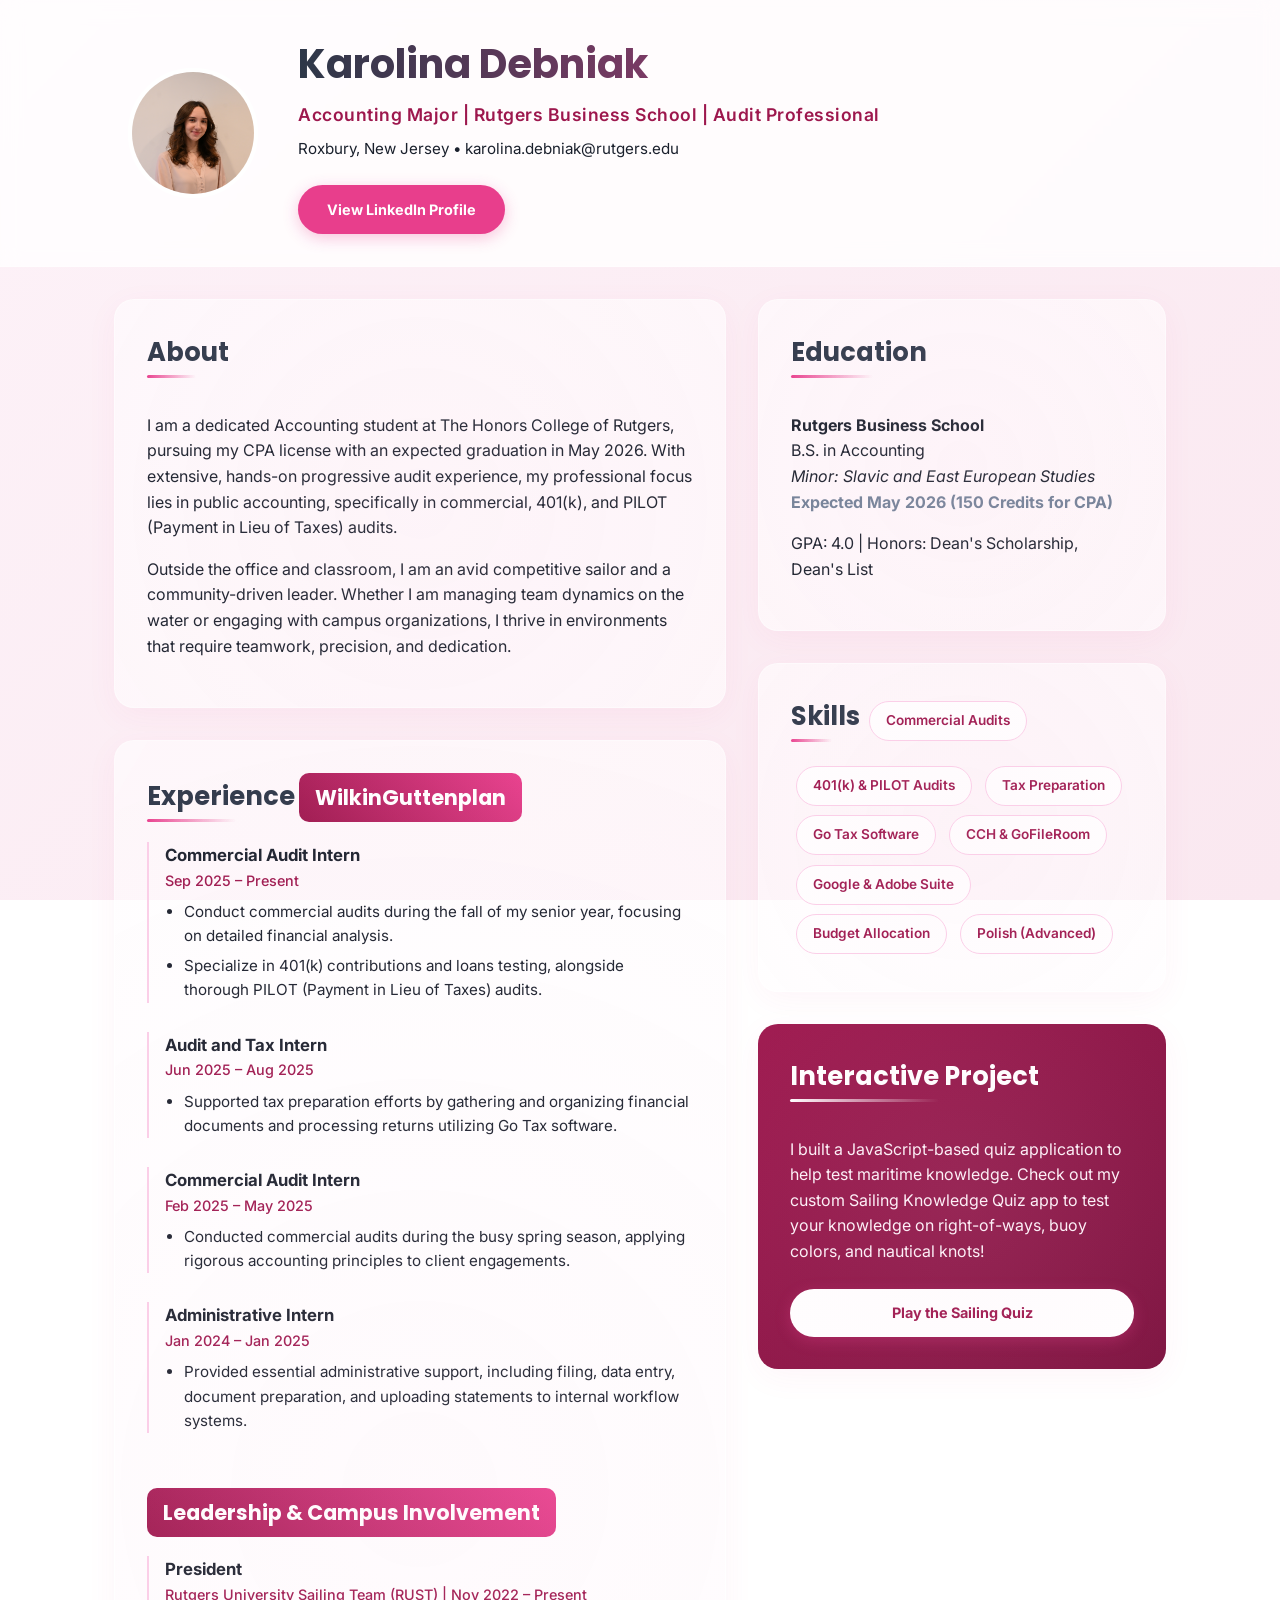
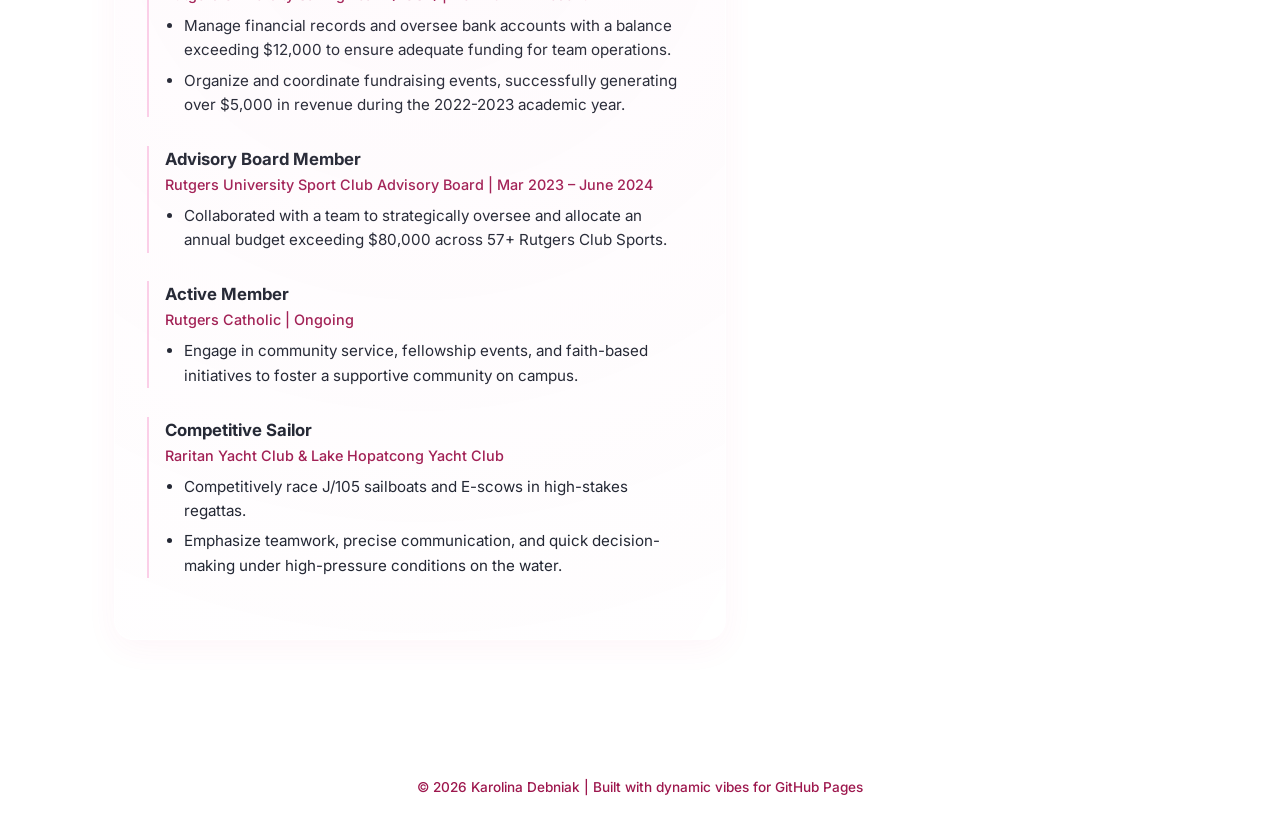
==== commit 018cc396: "Update project description in index.html" ====
--- a/index.html
+++ b/index.html
@@ -437,7 +437,7 @@
 
         <div class="card project-card">
             <h2>Interactive Project</h2>
-            <p>I built a JavaScript-based quiz application to help test maritime knowledge. Check out my custom Sailing Final Prep app to test your knowledge on right-of-ways, buoy colors, and nautical knots!</p>
+            <p>I built a JavaScript-based quiz application to help test maritime knowledge. Check out my custom Sailing Knowledge Quiz app to test your knowledge on right-of-ways, buoy colors, and nautical knots!</p>
             <a href="quiz.html" class="contact-btn">Play the Sailing Quiz</a>
         </div>
     </div>
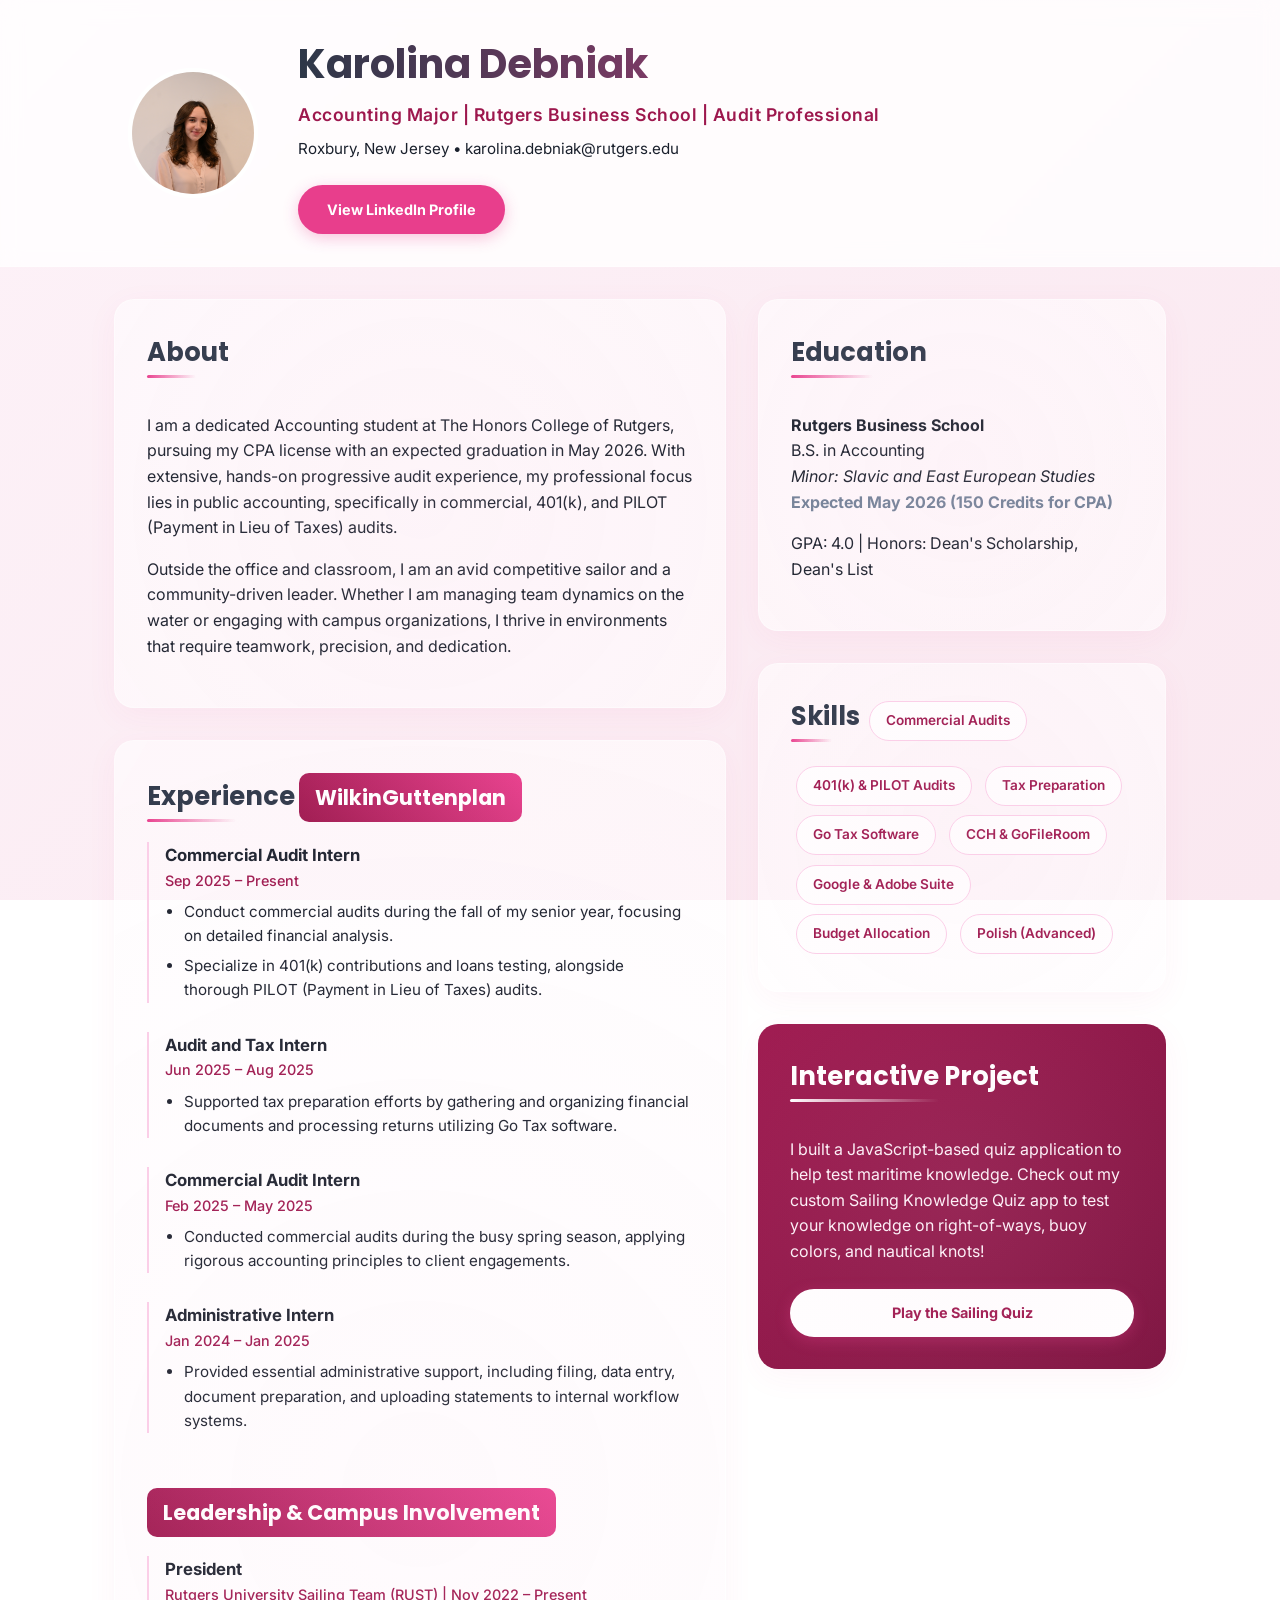
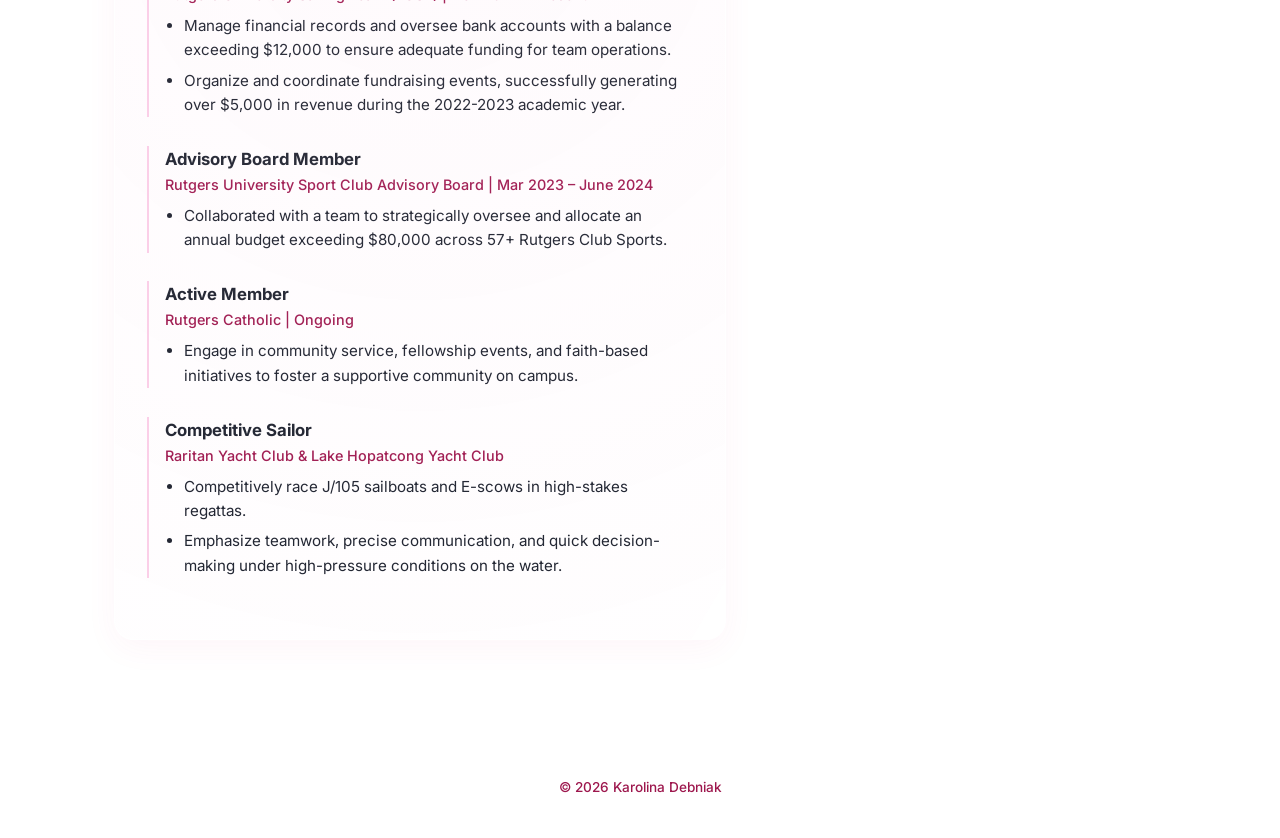
==== commit d5eba433: "Update footer text in index.html Removed the phrase 'Built with dynamic vibes for GitHub Pages' from" ====
--- a/index.html
+++ b/index.html
@@ -444,7 +444,7 @@
 </div>
 
 <footer>
-    &copy; 2026 Karolina Debniak | Built with dynamic vibes for GitHub Pages
+    &copy; 2026 Karolina Debniak
 </footer>
 
 <script>
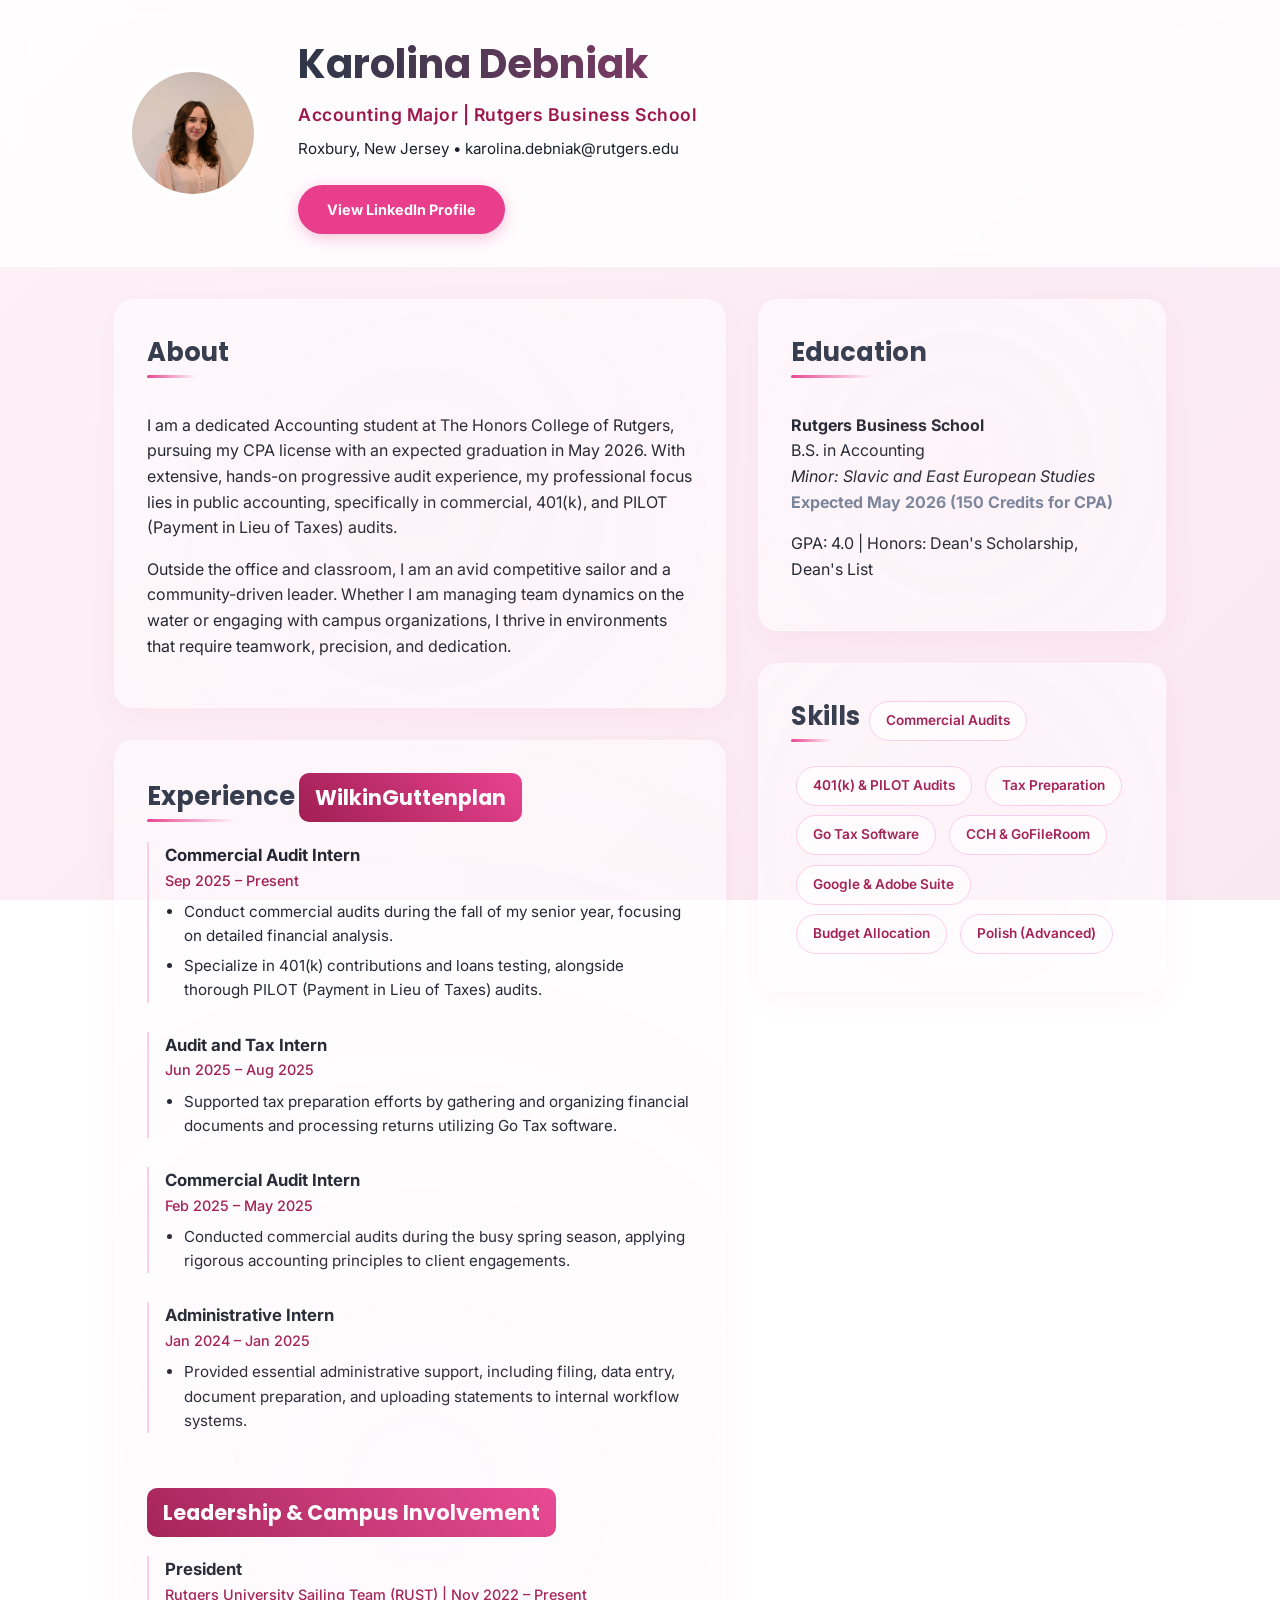
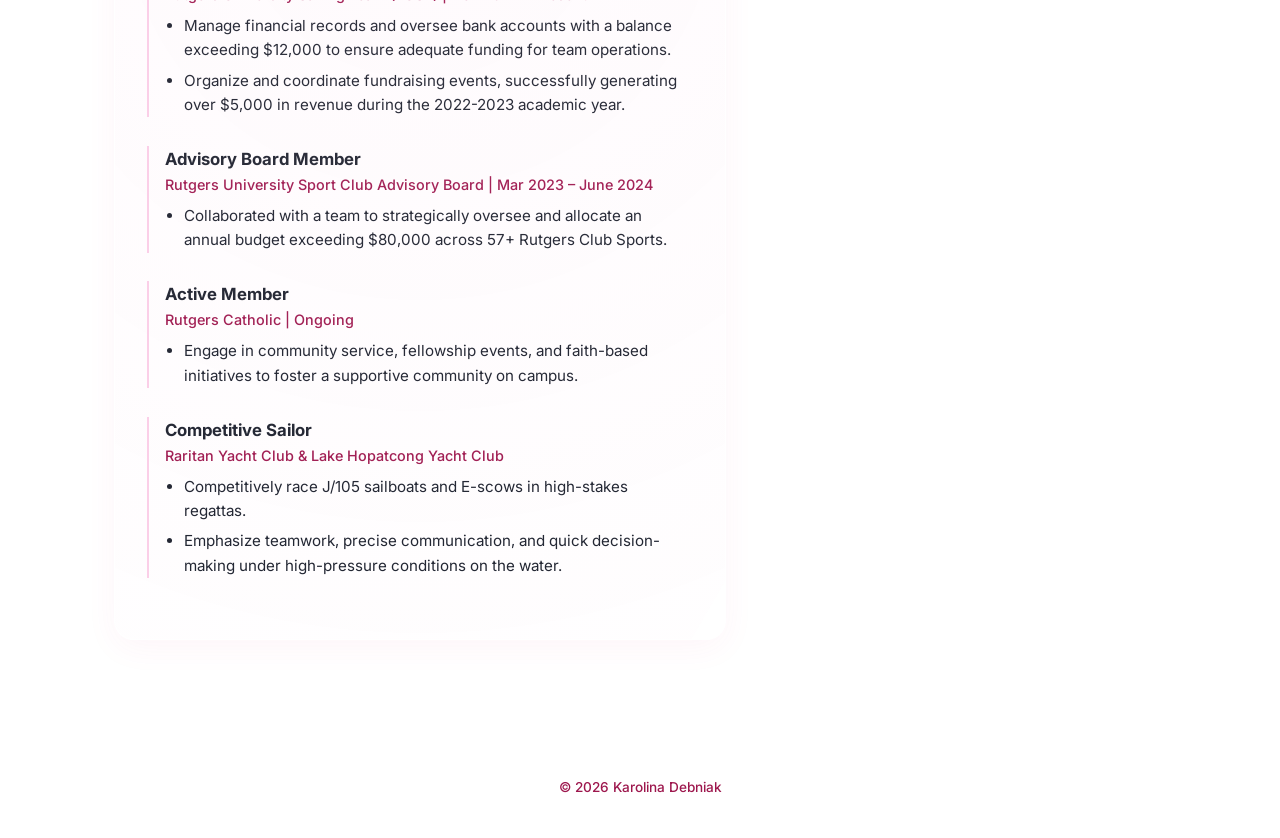
==== commit 6d5513a4: "Update project descriptions and headlines in index.html" ====
--- a/index.html
+++ b/index.html
@@ -321,7 +321,7 @@
         
         <div class="header-text">
             <h1>Karolina Debniak</h1>
-            <div class="headline">Accounting Major | Rutgers Business School | Audit Professional</div>
+            <div class="headline">Accounting Major | Rutgers Business School</div>
             <p>Roxbury, New Jersey &bull; <a href="mailto:karolina.debniak@rutgers.edu" style="color: inherit;">karolina.debniak@rutgers.edu</a></p>
             <a href="https://www.linkedin.com/in/karolina-debniak" target="_blank" class="contact-btn">View LinkedIn Profile</a>
         </div>
@@ -438,7 +438,7 @@
         <div class="card project-card">
             <h2>Interactive Project</h2>
             <p>I built a JavaScript-based quiz application to help test maritime knowledge. Check out my custom Sailing Knowledge Quiz app to test your knowledge on right-of-ways, buoy colors, and nautical knots!</p>
-            <a href="quiz.html" class="contact-btn">Play the Sailing Quiz</a>
+            <a href="quiz.html" class="contact-btn">Play the Sailing Knowledge Quiz</a>
         </div>
     </div>
 </div>
